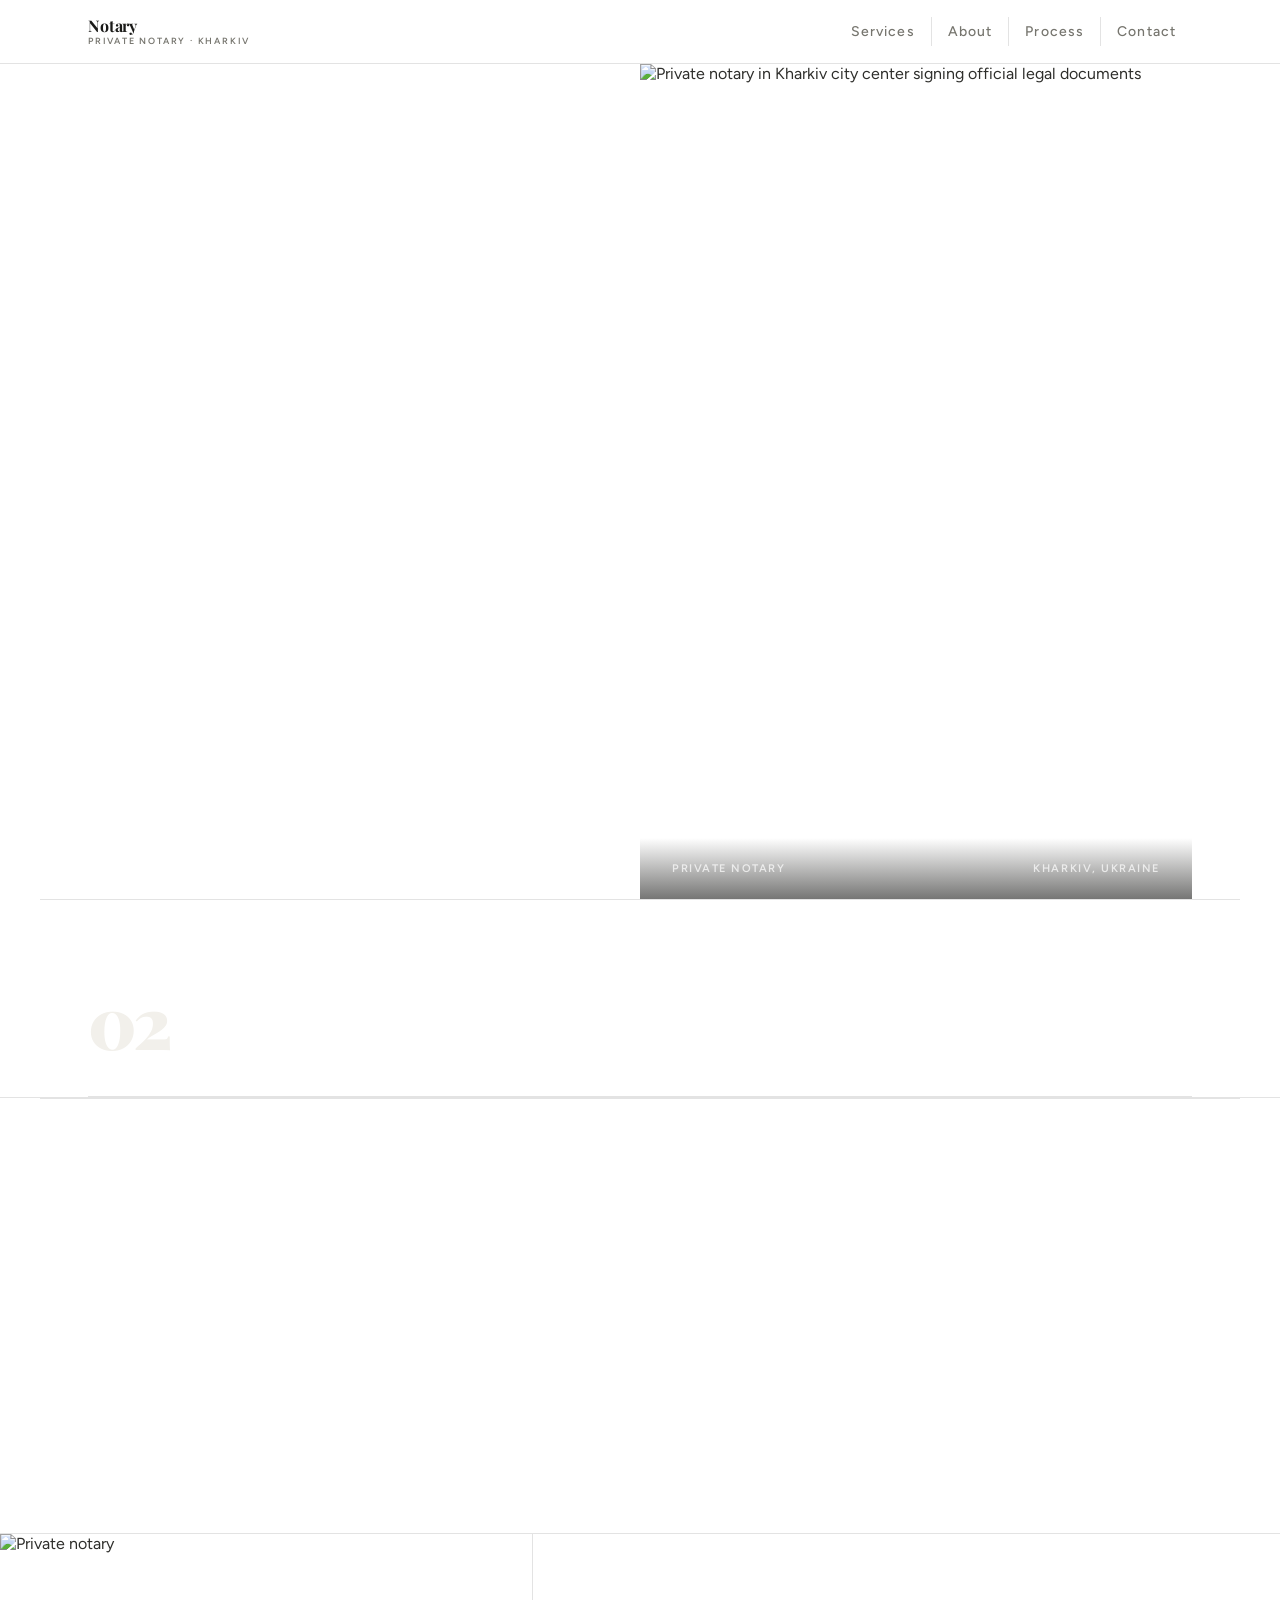
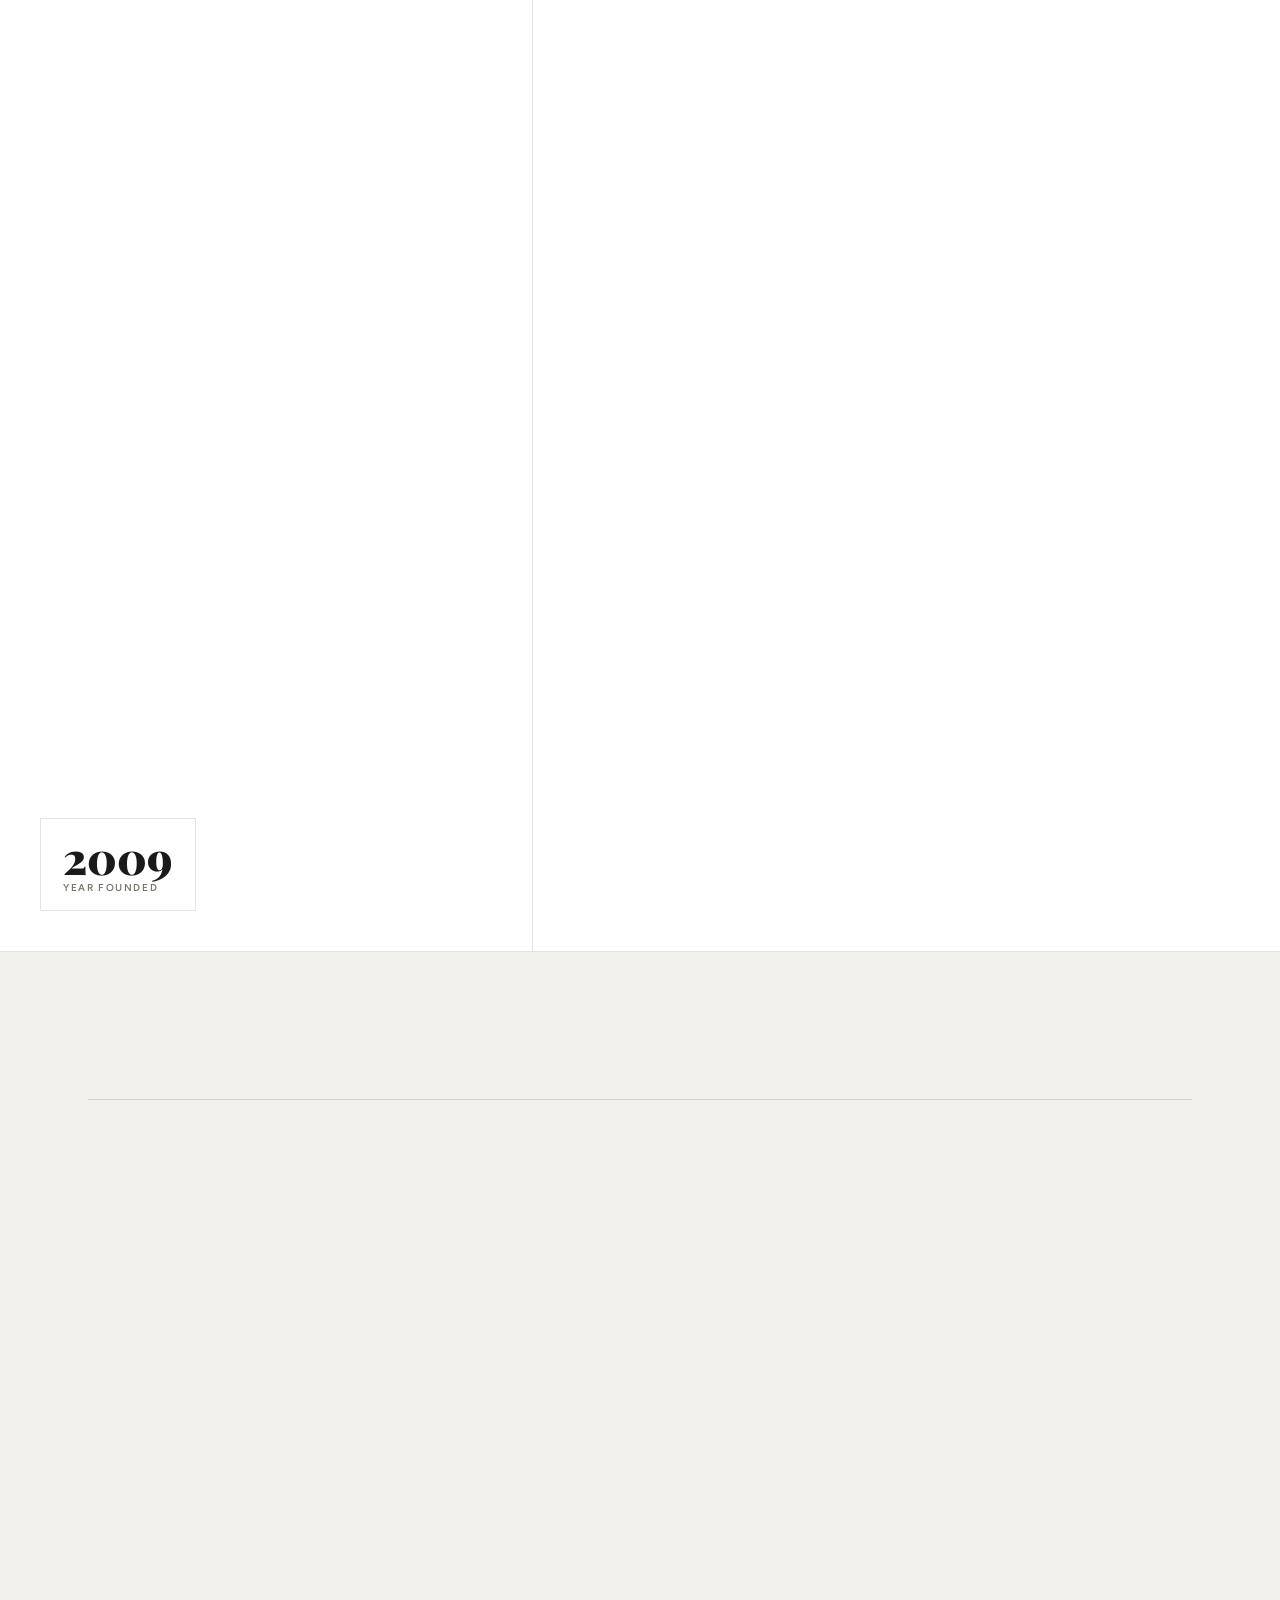
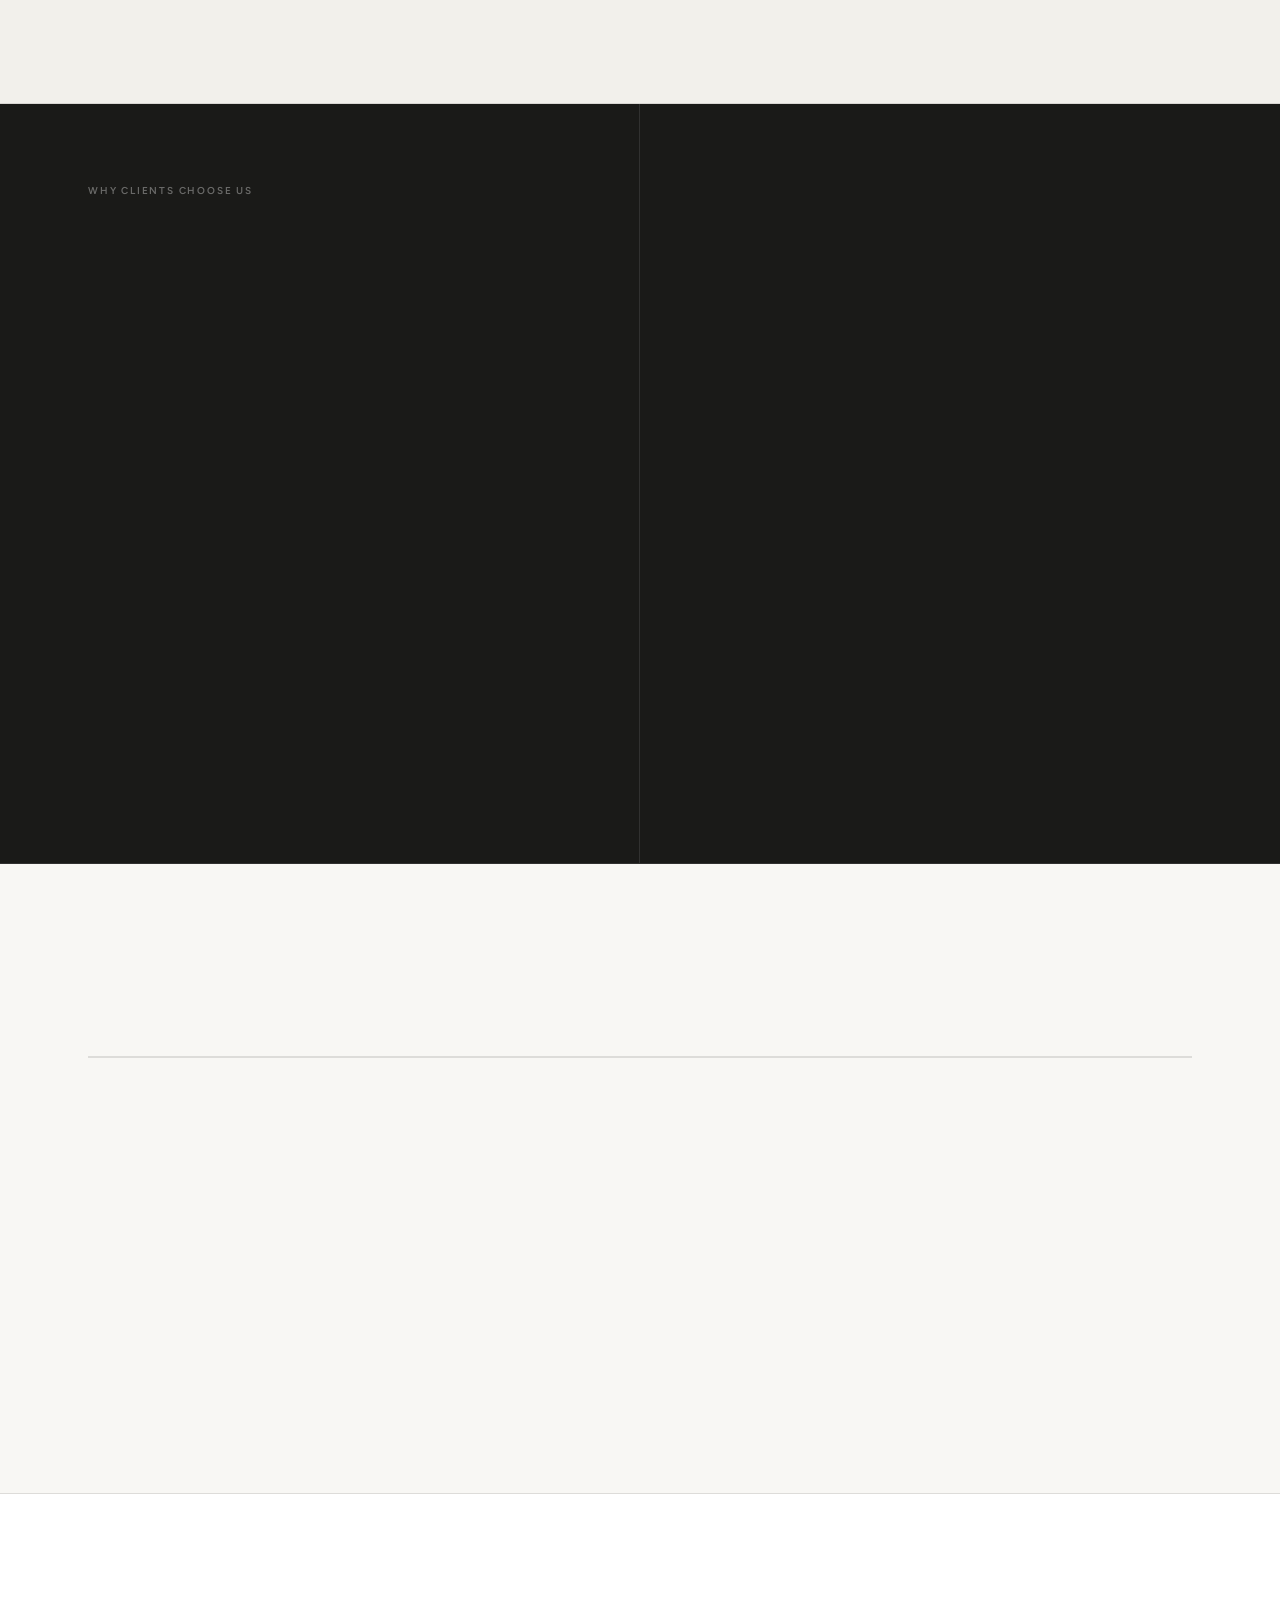
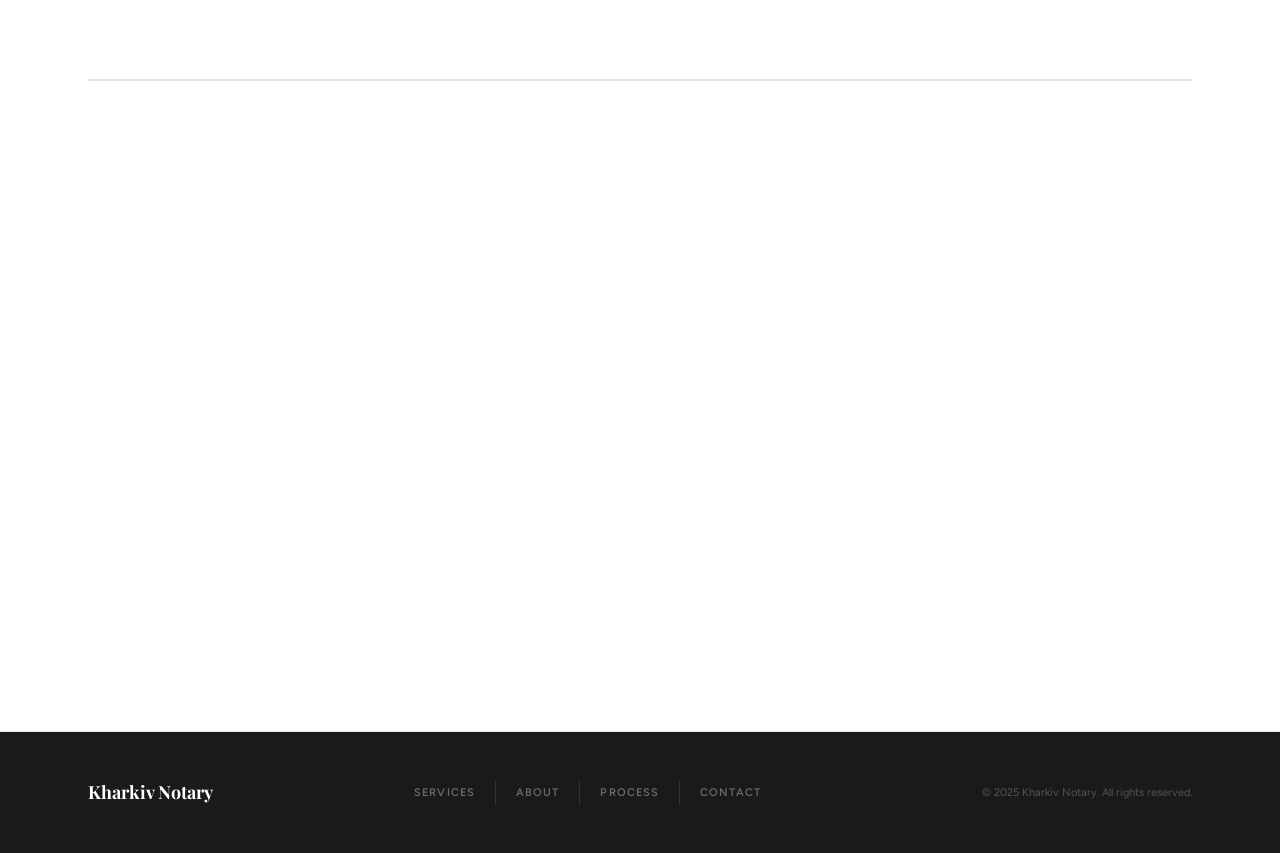
==== index-en.html @ ff218a10 "test" ====
<!doctype html>
<html lang="en">
  <head>
    <meta charset="UTF-8" />
    <meta name="viewport" content="width=device-width,initial-scale=1.0" />
    <title>
      Notary Kharkiv City Centre — Rymarska St. 19 | 30+ Years Experience
    </title>
    <meta
      name="description"
      content="Private notary in central Kharkiv (Rymarska St. 19). 30+ years of experience. Real estate, powers of attorney, inheritance, contracts. Fast and fully compliant."
    />

    <!-- favicon -->
    <link rel="icon" href="assets/images/favicon.ico" sizes="any" />
    <link
      rel="icon"
      type="image/png"
      sizes="32x32"
      href="assets/images/favicon-32x32.png"
    />
    <link
      rel="icon"
      type="image/png"
      sizes="16x16"
      href="assets/images/favicon-16x16.png"
    />
    <link rel="alternate" hreflang="uk" href="index.html" />
    <link rel="alternate" hreflang="en" href="index-en.html" />
    <link rel="preconnect" href="https://fonts.googleapis.com" />
    <link rel="preconnect" href="https://fonts.gstatic.com" crossorigin />
    <link
      href="https://fonts.googleapis.com/css2?family=Playfair+Display:wght@400;700;900&family=Figtree:wght@300;400;500;600&display=swap"
      rel="stylesheet"
    />
    <link rel="stylesheet" href="assets/css/style.css" />
  </head>
  <body>
    <!-- =====================================================
     HEADER
===================================================== -->
    <header class="site-header">
      <div class="wrap header-inner">
        <a href="index-en.html" class="logo">
          <span class="logo-name">Notary</span>
          <span class="logo-title">Private Notary · Kharkiv</span>
        </a>
        <nav class="main-nav" aria-label="Main navigation">
          <a href="#services" class="nav-item">Services</a>
          <a href="#about" class="nav-item">About</a>
          <a href="#process" class="nav-item">Process</a>
          <a href="#contact" class="nav-item">Contact</a>
        </nav>
        <div class="header-right">
          <div class="lang-toggle">
            <button class="lang-btn" data-lang="uk">UA</button>
            <button class="lang-btn on" data-lang="en">EN</button>
          </div>

          <button
            class="hamburger"
            id="hamburger"
            aria-label="Open menu"
            aria-expanded="false"
          >
            <span class="bar"></span><span class="bar"></span
            ><span class="bar"></span>
          </button>
        </div>
      </div>
    </header>

    <!-- Mobile nav -->
    <div class="mob-overlay" id="mobOverlay"></div>
    <nav class="mob-panel" id="mobPanel" aria-label="Mobile menu">
      <div class="mob-head">
        <span
          class="logo-name"
          style="
            font-family: &quot;Playfair Display&quot;, serif;
            color: var(--ink);
          "
          >Notary Kharkiv</span
        >
        <button class="mob-close" id="mobClose" aria-label="Close menu">
          <svg
            viewBox="0 0 24 24"
            fill="none"
            stroke="currentColor"
            stroke-width="1.8"
          >
            <line x1="18" y1="6" x2="6" y2="18" />
            <line x1="6" y1="6" x2="18" y2="18" />
          </svg>
        </button>
      </div>
      <div class="mob-links">
        <a href="#services" class="mob-link">Services</a>
        <a href="#about" class="mob-link">About</a>
        <a href="#process" class="mob-link">Process</a>
        <a href="#trust" class="mob-link">Why Us</a>
        <a href="#contact" class="mob-link">Contact</a>
      </div>
      <div class="mob-foot">
        <!--<div class="mob-lang">
          <button class="lang-btn" data-lang="uk">UA</button>
          <button class="lang-btn on" data-lang="en">EN</button>
        </div>-->
      </div>
    </nav>

    <main>
      <!-- =====================================================
     § 1 — HERO
===================================================== -->
      <section class="hero">
        <div class="wrap">
          <div class="hero-left" style="padding-right: 60px">
            <div>
              <div class="hero-tag" data-sr="up">
                <div class="hero-tag-line"></div>
                <span class="t-label"
                  >Notary Office · Kharkiv (City Centre)</span
                >
              </div>
              <h1 class="hero-headline" data-sr="up" data-delay="80">
                Private Notary in Kharkiv
              </h1>
              <p class="hero-sub" data-sr="up" data-delay="160">
                Private notary in central Kharkiv (Rymarska St. 19) with over 30
                years of experience. Contracts, inheritance, powers of attorney
                and all notarial documents — handled quickly, professionally and
                in full compliance with Ukrainian law.
              </p>
              <div data-sr="up" data-delay="240">
                <a href="#contact" class="btn-cta">
                  <span>Book a Consultation</span>
                  <svg
                    viewBox="0 0 24 24"
                    fill="none"
                    stroke="currentColor"
                    stroke-width="2"
                  >
                    <line x1="5" y1="12" x2="19" y2="12" />
                    <polyline points="12 5 19 12 12 19" />
                  </svg>
                </a>
              </div>
            </div>
            <div class="hero-bottom" data-sr="up" data-delay="320">
              <div class="hero-stat">
                <div class="hero-stat-num">30+</div>
                <div class="hero-stat-label">Years of Experience</div>
              </div>
              <div class="rule-v" style="height: 44px"></div>
              <div class="hero-stat">
                <div class="hero-stat-num">10,000+</div>
                <div class="hero-stat-label">Clients Served</div>
              </div>
              <div class="rule-v" style="height: 44px"></div>
              <div class="hero-stat">
                <div class="hero-stat-num">100%</div>
                <div class="hero-stat-label">Legal Compliance</div>
              </div>
            </div>
          </div>
          <div class="hero-right">
            <img
              class="hero-img"
              src="assets/images/private-notary-kharkiv-signing-documents.jpg"
              alt="Private notary in Kharkiv city center signing official legal documents"
              loading="eager"
            />
            <div class="hero-img-caption">
              <span class="hero-img-caption-text">Private Notary</span>
              <span class="hero-img-caption-text">Kharkiv, Ukraine</span>
            </div>
          </div>
        </div>
      </section>

      <!-- =====================================================
     § 2 — SERVICES
===================================================== -->
      <section class="services" id="services">
        <div class="wrap">
          <div class="services-head">
            <div class="services-num-label" aria-hidden="true">02</div>
            <div data-sr="up">
              <span class="t-label" style="display: block; margin-bottom: 8px"
                >Services</span
              >
              <h2 class="t-heading" style="font-size: clamp(24px, 3vw, 36px)">
                What We Offer
              </h2>
            </div>
            <a href="#contact" class="btn-ghost" data-sr="right">
              Book Now
              <svg
                viewBox="0 0 24 24"
                fill="none"
                stroke="currentColor"
                stroke-width="2"
              >
                <line x1="5" y1="12" x2="19" y2="12" />
                <polyline points="12 5 19 12 12 19" />
              </svg>
            </a>
          </div>
        </div>
        <div
          class="wrap"
          style="
            padding-left: 0;
            padding-right: 0;
            max-width: 100%;
            border-left: 48px solid transparent;
            border-right: 48px solid transparent;
          "
          class="services-wrap"
        >
          <!-- re-use wrap but full-width the grid -->
        </div>
        <div style="border-top: 1px solid var(--rule)">
          <div class="wrap" style="padding: 0">
            <div class="services-grid">
              <div class="service-item" data-sr="up" data-delay="0">
                <span class="svc-idx">01</span>
                <div class="svc-icon">
                  <svg
                    viewBox="0 0 24 24"
                    fill="none"
                    stroke="currentColor"
                    stroke-width="1.6"
                  >
                    <path
                      d="M14 2H6a2 2 0 0 0-2 2v16a2 2 0 0 0 2 2h12a2 2 0 0 0 2-2V8z"
                    />
                    <polyline points="14 2 14 8 20 8" />
                    <line x1="16" y1="13" x2="8" y2="13" />
                  </svg>
                </div>
                <div class="svc-name">Document Certification in Kharkiv</div>
                <p class="svc-desc">
                  Notarisation of signatures, copies, statements and
                  translations in accordance with Ukrainian legal requirements.
                </p>
              </div>
              <div class="service-item" data-sr="up" data-delay="60">
                <span class="svc-idx">02</span>
                <div class="svc-icon">
                  <svg
                    viewBox="0 0 24 24"
                    fill="none"
                    stroke="currentColor"
                    stroke-width="1.6"
                  >
                    <path d="M17 21v-2a4 4 0 0 0-4-4H5a4 4 0 0 0-4 4v2" />
                    <circle cx="9" cy="7" r="4" />
                    <path
                      d="M23 21v-2a4 4 0 0 0-3-3.87M16 3.13a4 4 0 0 1 0 7.75"
                    />
                  </svg>
                </div>
                <div class="svc-name">
                  Powers of Attorney (Ukraine & Abroad)
                </div>
                <p class="svc-desc">
                  Preparation of general and special powers of attorney for use
                  within Ukraine and internationally.
                </p>
              </div>
              <div class="service-item" data-sr="up" data-delay="120">
                <span class="svc-idx">03</span>
                <div class="svc-icon">
                  <svg
                    viewBox="0 0 24 24"
                    fill="none"
                    stroke="currentColor"
                    stroke-width="1.6"
                  >
                    <path d="M3 9l9-7 9 7v11a2 2 0 0 1-2 2H5a2 2 0 0 1-2-2z" />
                    <polyline points="9 22 9 12 15 12 15 22" />
                  </svg>
                </div>
                <div class="svc-name">Real Estate Notary in Kharkiv</div>
                <p class="svc-desc">
                  Sale, gift, and inheritance of real estate with full legal
                  due-diligence and title verification.
                </p>
              </div>
              <div class="service-item" data-sr="up" data-delay="180">
                <span class="svc-idx">04</span>
                <div class="svc-icon">
                  <svg
                    viewBox="0 0 24 24"
                    fill="none"
                    stroke="currentColor"
                    stroke-width="1.6"
                  >
                    <rect x="2" y="7" width="20" height="14" rx="0" ry="0" />
                    <path d="M16 21V5a2 2 0 0 0-2-2h-4a2 2 0 0 0-2 2v16" />
                  </svg>
                </div>
                <div class="svc-name">
                  Business Registration &amp; Amendments
                </div>
                <p class="svc-desc">
                  Registration of sole traders and LLCs, amendments to founding
                  documents, and corporate agreements.
                </p>
              </div>
              <div class="service-item" data-sr="up" data-delay="240">
                <span class="svc-idx">05</span>
                <div class="svc-icon">
                  <svg
                    viewBox="0 0 24 24"
                    fill="none"
                    stroke="currentColor"
                    stroke-width="1.6"
                  >
                    <path
                      d="M14 2H6a2 2 0 0 0-2 2v16a2 2 0 0 0 2 2h12a2 2 0 0 0 2-2V8z"
                    />
                    <polyline points="14 2 14 8 20 8" />
                    <line x1="16" y1="17" x2="8" y2="17" />
                  </svg>
                </div>
                <div class="svc-name">Contracts &amp; Notarial Agreements</div>
                <p class="svc-desc">
                  Prenuptial agreements, loans, leases, gifts and other
                  civil-law transactions.
                </p>
              </div>
              <div class="service-item" data-sr="up" data-delay="300">
                <span class="svc-idx">06</span>
                <div class="svc-icon">
                  <svg
                    viewBox="0 0 24 24"
                    fill="none"
                    stroke="currentColor"
                    stroke-width="1.6"
                  >
                    <circle cx="12" cy="12" r="10" />
                    <line x1="2" y1="12" x2="22" y2="12" />
                    <path
                      d="M12 2a15.3 15.3 0 0 1 4 10 15.3 15.3 0 0 1-4 10 15.3 15.3 0 0 1-4-10 15.3 15.3 0 0 1 4-10z"
                    />
                  </svg>
                </div>
                <div class="svc-name">
                  Apostille &amp; International Documents
                </div>
                <p class="svc-desc">
                  Preparation of documents for use abroad, apostille
                  certification and legalisation.
                </p>
              </div>
            </div>
          </div>
        </div>
      </section>

      <!-- =====================================================
     § 3 — ABOUT
===================================================== -->
      <section class="about" id="about">
        <div class="about-img-col">
          <img
            src="https://images.unsplash.com/photo-1573497019940-1c28c88b4f3e?w=900&q=85"
            alt="Private notary"
            loading="lazy"
          />
          <div class="about-sticker">
            <div class="about-sticker-yr">2009</div>
            <div class="about-sticker-txt">Year Founded</div>
          </div>
        </div>
        <div class="about-text-col">
          <span class="t-label" data-sr="up">About the Notary</span>
          <h2 class="t-heading" data-sr="up" data-delay="80">Private Notary</h2>
          <p class="t-body" data-sr="up" data-delay="160">
            Private notary of the Kharkiv Notarial District with over 30 years
            of practice. Thousands of contracts, inheritance cases and notarial
            documents of varying complexity have been completed over this time.
          </p>
          <p class="t-body" data-sr="up" data-delay="200">
            The core focus is on real estate transactions, inheritance matters,
            powers of attorney and legally complex cases that demand experience
            and meticulous attention to detail.
          </p>
          <p class="t-body" data-sr="up" data-delay="260">
            The notary office is located in the very centre of Kharkiv —
            Rymarska St. 19 — providing easy access for all clients.
          </p>
          <p class="t-body" data-sr="up" data-delay="300">
            I guarantee legality, confidentiality and an individual approach for
            every client.
          </p>
          <div class="about-creds" data-sr="up" data-delay="280">
            <div class="about-cred">
              <div class="cred-mark"></div>
              <span class="cred-text"
                >Taras Shevchenko National University of Kyiv, Master of
                Laws</span
              >
            </div>
            <div class="about-cred">
              <div class="cred-mark"></div>
              <span class="cred-text"
                >Licence of the Ministry of Justice of Ukraine, Register No.
                4721</span
              >
            </div>
            <div class="about-cred">
              <div class="cred-mark"></div>
              <span class="cred-text"
                >Member of the Notary Chamber of Ukraine</span
              >
            </div>
            <div class="about-cred">
              <div class="cred-mark"></div>
              <span class="cred-text"
                >Certified specialist in real estate and inheritance law</span
              >
            </div>
          </div>

          <!-- =====================================================
         CERTIFICATE BLOCK — inserted after .about-creds
    ===================================================== -->
          <div class="about__certificate" data-sr="up" data-delay="340">
            <div class="about__certificate-header">
              <span class="t-label">Notary Certificate</span>
            </div>
            <div class="about__certificate-body">
              <div class="about__certificate-img-wrap">
                <img
                  src="assets/images/certificate-notary.png"
                  alt="Notary certificate Kharkiv Rymarska St. 19"
                  loading="lazy"
                  onerror="
                    this.style.display = 'none';
                    this.nextElementSibling.style.display = 'flex';
                  "
                />
                <div class="about__certificate-placeholder" aria-hidden="true">
                  <svg
                    viewBox="0 0 48 48"
                    fill="none"
                    stroke="currentColor"
                    stroke-width="1.2"
                  >
                    <rect x="6" y="4" width="36" height="40" rx="1" />
                    <polyline points="14,4 14,20 24,14 34,20 34,4" />
                    <line x1="14" y1="28" x2="34" y2="28" />
                    <line x1="14" y1="34" x2="28" y2="34" />
                  </svg>
                </div>
              </div>
              <div class="about__certificate-text">
                <h3
                  class="t-heading"
                  style="font-size: 16px; margin-bottom: 10px"
                >
                  Official Notary Certificate
                </h3>
                <p class="t-body" style="font-size: 16px">
                  Practice is conducted on the basis of a certificate granting
                  the right to engage in notarial activity, issued by the
                  Ministry of Justice of Ukraine in accordance with the Law of
                  Ukraine "On Notaries". Kharkiv Notarial District Register.
                </p>
              </div>
            </div>
          </div>
          <!-- END CERTIFICATE BLOCK -->
        </div>
      </section>

      <!-- =====================================================
     § 4 — PROCESS
===================================================== -->
      <section class="process" id="process">
        <div class="wrap">
          <div class="process-head">
            <div data-sr="up">
              <span class="t-label" style="display: block; margin-bottom: 8px"
                >How It Works</span
              >
              <h2 class="t-heading">Four Steps to Your Result</h2>
            </div>
            <a href="#contact" class="btn-ghost" data-sr="right"
              >Get Started →</a
            >
          </div>
          <div class="process-steps">
            <div class="process-step" data-sr="up" data-delay="0">
              <div class="step-num">1</div>
              <div class="step-body">
                <h3 class="t-heading" style="font-size: 20px">
                  Book an Appointment
                </h3>
                <p class="t-body" style="font-size: 16px">
                  Call, write or fill in the online form — choose a time that
                  works for you.
                </p>
              </div>
              <div class="step-note">
                <p class="step-note-txt">
                  We respond within 2 hours during business hours. The initial
                  consultation can be held online or by phone.
                </p>
              </div>
            </div>
            <div class="process-step" data-sr="up" data-delay="80">
              <div class="step-num">2</div>
              <div class="step-body">
                <h3 class="t-heading" style="font-size: 20px">Consultation</h3>
                <p class="t-body" style="font-size: 16px">
                  We analyse your situation, explain the steps involved and
                  provide a list of documents required.
                </p>
              </div>
              <div class="step-note">
                <p class="step-note-txt">
                  You will receive a clear document checklist and an estimated
                  cost before any work begins.
                </p>
              </div>
            </div>
            <div class="process-step" data-sr="up" data-delay="160">
              <div class="step-num">3</div>
              <div class="step-body">
                <h3 class="t-heading" style="font-size: 20px">
                  Preparation &amp; Review
                </h3>
                <p class="t-body" style="font-size: 16px">
                  We prepare, review and verify all documents in accordance with
                  applicable legislation.
                </p>
              </div>
              <div class="step-note">
                <p class="step-note-txt">
                  Most documents are ready on the day of your visit. Urgent
                  requests are handled by prior arrangement.
                </p>
              </div>
            </div>
            <div class="process-step" data-sr="up" data-delay="240">
              <div class="step-num">4</div>
              <div class="step-body">
                <h3 class="t-heading" style="font-size: 20px">
                  Notarisation &amp; Handover
                </h3>
                <p class="t-body" style="font-size: 16px">
                  We sign, certify and deliver your documents together with any
                  necessary guidance.
                </p>
              </div>
              <div class="step-note">
                <p class="step-note-txt">
                  You receive a fully notarised document with the corresponding
                  entry in the official register.
                </p>
              </div>
            </div>
          </div>
        </div>
      </section>

      <!-- =====================================================
     § 5 — TRUST
===================================================== -->
      <section class="trust" id="trust">
        <div class="wrap">
          <div class="trust-inner">
            <div class="trust-left">
              <div>
                <span
                  class="t-label"
                  style="
                    color: rgba(255, 255, 255, 0.35);
                    display: block;
                    margin-bottom: 14px;
                  "
                  >Why Clients Choose Us</span
                >
                <h2
                  class="t-heading"
                  style="color: var(--white); font-size: clamp(26px, 3vw, 40px)"
                  data-sr="up"
                >
                  Why They Choose Us.
                </h2>
              </div>
              <div class="trust-reasons" data-sr="up" data-delay="120">
                <div class="trust-reason">
                  <span class="trust-reason-num">01</span>
                  <div>
                    <span class="trust-reason-title"
                      >30+ Years of Experience</span
                    >
                    <span class="trust-reason-txt"
                      >One of the most extensive practical track records among
                      notaries in Kharkiv.</span
                    >
                  </div>
                </div>
                <div class="trust-reason">
                  <span class="trust-reason-num">02</span>
                  <div>
                    <span class="trust-reason-title">Kharkiv City Centre</span>
                    <span class="trust-reason-txt"
                      >Conveniently located at Rymarska St. 19, close to all key
                      landmarks in the city.</span
                    >
                  </div>
                </div>
                <div class="trust-reason">
                  <span class="trust-reason-num">03</span>
                  <div>
                    <span class="trust-reason-title">Same-Day Service</span>
                    <span class="trust-reason-txt"
                      >Most notarial acts are completed on the day you
                      apply.</span
                    >
                  </div>
                </div>
                <div class="trust-reason">
                  <span class="trust-reason-num">04</span>
                  <div>
                    <span class="trust-reason-title">Full Confidentiality</span>
                    <span class="trust-reason-txt"
                      >Guaranteed observance of notarial secrecy and personal
                      data protection.</span
                    >
                  </div>
                </div>
              </div>
            </div>
            <div class="trust-right" data-sr="right">
              <div class="trust-stat-row">
                <div class="trust-stat-big">30+</div>
                <div class="trust-stat-desc">
                  Years in notarial practice in the Kharkiv district
                </div>
              </div>
              <div class="trust-stat-row">
                <div class="trust-stat-big">10K+</div>
                <div class="trust-stat-desc">
                  Clients helped to resolve their legal matters
                </div>
              </div>
              <div class="trust-stat-row">
                <div class="trust-stat-big">6</div>
                <div class="trust-stat-desc">
                  Core notarial services available in one office
                </div>
              </div>
              <div class="trust-photo" style="margin-top: 36px">
                <img
                  src="https://images.unsplash.com/photo-1450101499163-c8848c66ca85?w=900&auto=format&fit=crop&q=60&ixlib=rb-4.1.0&ixid=M3wxMjA3fDB8MHxzZWFyY2h8Nnx8bGF3eWVyfGVufDB8fDB8fHww"
                  alt="Notarial consultation"
                  loading="lazy"
                />
              </div>
            </div>
          </div>
        </div>
      </section>

      <!-- =====================================================
     § 5.5 — REVIEWS
===================================================== -->
      <section class="reviews" id="reviews">
        <div class="wrap">
          <div class="reviews-head">
            <div data-sr="up">
              <span class="t-label" style="display: block; margin-bottom: 8px"
                >Reviews</span
              >
              <h2 class="t-heading" style="font-size: clamp(24px, 3vw, 36px)">
                Client Reviews
              </h2>
            </div>
            <a href="#contact" class="btn-ghost" data-sr="right">
              Book Now
              <svg
                viewBox="0 0 24 24"
                fill="none"
                stroke="currentColor"
                stroke-width="2"
              >
                <line x1="5" y1="12" x2="19" y2="12" />
                <polyline points="12 5 19 12 12 19" />
              </svg>
            </a>
          </div>

          <div class="reviews-grid">
            <article class="review" data-sr="up" data-delay="0">
              <div class="review__stars" aria-label="Rating 5 out of 5">
                <svg viewBox="0 0 16 16" fill="currentColor">
                  <path
                    d="M8 .5l1.854 3.756 4.146.603-3 2.924.708 4.127L8 9.693l-3.708 1.217L5 6.783 2 3.859l4.146-.603z"
                  />
                </svg>
                <svg viewBox="0 0 16 16" fill="currentColor">
                  <path
                    d="M8 .5l1.854 3.756 4.146.603-3 2.924.708 4.127L8 9.693l-3.708 1.217L5 6.783 2 3.859l4.146-.603z"
                  />
                </svg>
                <svg viewBox="0 0 16 16" fill="currentColor">
                  <path
                    d="M8 .5l1.854 3.756 4.146.603-3 2.924.708 4.127L8 9.693l-3.708 1.217L5 6.783 2 3.859l4.146-.603z"
                  />
                </svg>
                <svg viewBox="0 0 16 16" fill="currentColor">
                  <path
                    d="M8 .5l1.854 3.756 4.146.603-3 2.924.708 4.127L8 9.693l-3.708 1.217L5 6.783 2 3.859l4.146-.603z"
                  />
                </svg>
                <svg viewBox="0 0 16 16" fill="currentColor">
                  <path
                    d="M8 .5l1.854 3.756 4.146.603-3 2.924.708 4.127L8 9.693l-3.708 1.217L5 6.783 2 3.859l4.146-.603z"
                  />
                </svg>
              </div>
              <blockquote class="review__text">
                <p>
                  I came to handle an inheritance case after my father's
                  passing. I'm very grateful for the patience and clear
                  explanations at every step. All documents were ready the very
                  next day. The office is right in the centre of Kharkiv —
                  incredibly easy to reach from the metro.
                </p>
              </blockquote>
              <footer class="review__footer">
                <div class="review__author-avatar" aria-hidden="true">I</div>
                <div class="review__author-info">
                  <span class="review__author">Iryna Kovalenko</span>
                  <span class="review__meta">Kharkiv · Inheritance</span>
                </div>
              </footer>
            </article>

            <article class="review" data-sr="up" data-delay="80">
              <div class="review__stars" aria-label="Rating 5 out of 5">
                <svg viewBox="0 0 16 16" fill="currentColor">
                  <path
                    d="M8 .5l1.854 3.756 4.146.603-3 2.924.708 4.127L8 9.693l-3.708 1.217L5 6.783 2 3.859l4.146-.603z"
                  />
                </svg>
                <svg viewBox="0 0 16 16" fill="currentColor">
                  <path
                    d="M8 .5l1.854 3.756 4.146.603-3 2.924.708 4.127L8 9.693l-3.708 1.217L5 6.783 2 3.859l4.146-.603z"
                  />
                </svg>
                <svg viewBox="0 0 16 16" fill="currentColor">
                  <path
                    d="M8 .5l1.854 3.756 4.146.603-3 2.924.708 4.127L8 9.693l-3.708 1.217L5 6.783 2 3.859l4.146-.603z"
                  />
                </svg>
                <svg viewBox="0 0 16 16" fill="currentColor">
                  <path
                    d="M8 .5l1.854 3.756 4.146.603-3 2.924.708 4.127L8 9.693l-3.708 1.217L5 6.783 2 3.859l4.146-.603z"
                  />
                </svg>
                <svg viewBox="0 0 16 16" fill="currentColor">
                  <path
                    d="M8 .5l1.854 3.756 4.146.603-3 2.924.708 4.127L8 9.693l-3.708 1.217L5 6.783 2 3.859l4.146-.603z"
                  />
                </svg>
              </div>
              <blockquote class="review__text">
                <p>
                  I used a notary in Kharkiv for purchasing an apartment in the
                  city centre — exactly what you need for a serious transaction.
                  The experience shows immediately. Every document was checked
                  for legal clarity and the deal went through without a single
                  issue. Highly recommended.
                </p>
              </blockquote>
              <footer class="review__footer">
                <div class="review__author-avatar" aria-hidden="true">O</div>
                <div class="review__author-info">
                  <span class="review__author">Oleksandr Bondarenko</span>
                  <span class="review__meta">Kharkiv · Real Estate</span>
                </div>
              </footer>
            </article>

            <article class="review" data-sr="up" data-delay="160">
              <div class="review__stars" aria-label="Rating 5 out of 5">
                <svg viewBox="0 0 16 16" fill="currentColor">
                  <path
                    d="M8 .5l1.854 3.756 4.146.603-3 2.924.708 4.127L8 9.693l-3.708 1.217L5 6.783 2 3.859l4.146-.603z"
                  />
                </svg>
                <svg viewBox="0 0 16 16" fill="currentColor">
                  <path
                    d="M8 .5l1.854 3.756 4.146.603-3 2.924.708 4.127L8 9.693l-3.708 1.217L5 6.783 2 3.859l4.146-.603z"
                  />
                </svg>
                <svg viewBox="0 0 16 16" fill="currentColor">
                  <path
                    d="M8 .5l1.854 3.756 4.146.603-3 2.924.708 4.127L8 9.693l-3.708 1.217L5 6.783 2 3.859l4.146-.603z"
                  />
                </svg>
                <svg viewBox="0 0 16 16" fill="currentColor">
                  <path
                    d="M8 .5l1.854 3.756 4.146.603-3 2.924.708 4.127L8 9.693l-3.708 1.217L5 6.783 2 3.859l4.146-.603z"
                  />
                </svg>
                <svg viewBox="0 0 16 16" fill="currentColor">
                  <path
                    d="M8 .5l1.854 3.756 4.146.603-3 2.924.708 4.127L8 9.693l-3.708 1.217L5 6.783 2 3.859l4.146-.603z"
                  />
                </svg>
              </div>
              <blockquote class="review__text">
                <p>
                  I needed an urgent power of attorney for my child to travel
                  abroad. I booked in the evening and everything was ready the
                  next morning. The private notary in central Kharkiv is
                  brilliantly located on Rymarska St. — right next to the metro.
                  Courteous and attentive service throughout.
                </p>
              </blockquote>
              <footer class="review__footer">
                <div class="review__author-avatar" aria-hidden="true">M</div>
                <div class="review__author-info">
                  <span class="review__author">Maryna Tkachenko</span>
                  <span class="review__meta">Kharkiv · Power of Attorney</span>
                </div>
              </footer>
            </article>

            <article class="review" data-sr="up" data-delay="240">
              <div class="review__stars" aria-label="Rating 5 out of 5">
                <svg viewBox="0 0 16 16" fill="currentColor">
                  <path
                    d="M8 .5l1.854 3.756 4.146.603-3 2.924.708 4.127L8 9.693l-3.708 1.217L5 6.783 2 3.859l4.146-.603z"
                  />
                </svg>
                <svg viewBox="0 0 16 16" fill="currentColor">
                  <path
                    d="M8 .5l1.854 3.756 4.146.603-3 2.924.708 4.127L8 9.693l-3.708 1.217L5 6.783 2 3.859l4.146-.603z"
                  />
                </svg>
                <svg viewBox="0 0 16 16" fill="currentColor">
                  <path
                    d="M8 .5l1.854 3.756 4.146.603-3 2.924.708 4.127L8 9.693l-3.708 1.217L5 6.783 2 3.859l4.146-.603z"
                  />
                </svg>
                <svg viewBox="0 0 16 16" fill="currentColor">
                  <path
                    d="M8 .5l1.854 3.756 4.146.603-3 2.924.708 4.127L8 9.693l-3.708 1.217L5 6.783 2 3.859l4.146-.603z"
                  />
                </svg>
                <svg viewBox="0 0 16 16" fill="currentColor">
                  <path
                    d="M8 .5l1.854 3.756 4.146.603-3 2.924.708 4.127L8 9.693l-3.708 1.217L5 6.783 2 3.859l4.146-.603z"
                  />
                </svg>
              </div>
              <blockquote class="review__text">
                <p>
                  I was registering an LLC — the notary prepared all the
                  founding documents quickly and correctly. No errors, no repeat
                  visits. Years of corporate expertise are evident. I will
                  definitely be back for any future changes to the company.
                </p>
              </blockquote>
              <footer class="review__footer">
                <div class="review__author-avatar" aria-hidden="true">V</div>
                <div class="review__author-info">
                  <span class="review__author">Vasyl Petrenko</span>
                  <span class="review__meta"
                    >Kharkiv · Business Registration</span
                  >
                </div>
              </footer>
            </article>
          </div>
        </div>
      </section>

      <!-- =====================================================
     § 6 — CONTACT / FIND US
     (merged: CTA + Address + Get in Touch + Opening Hours; form removed)
===================================================== -->
      <section class="contact" id="contact">
        <div class="wrap">
          <!-- Head row: label + H2 + phone CTA -->
          <div class="contact-head">
            <div data-sr="up">
              <span class="t-label" style="display: block; margin-bottom: 8px"
                >Contact</span
              >
              <h2 class="t-heading" style="font-size: clamp(24px, 3vw, 36px)">
                Find Us
              </h2>
            </div>
            <a
              href="tel:+380440000000"
              class="btn-cta"
              data-sr="right"
              style="margin-bottom: 4px"
            >
              <span>+380 44 000 00 00</span>
              <svg
                viewBox="0 0 24 24"
                fill="none"
                stroke="currentColor"
                stroke-width="2"
              >
                <path
                  d="M22 16.92v3a2 2 0 0 1-2.18 2 19.79 19.79 0 0 1-8.63-3.07A19.5 19.5 0 0 1 4.69 12 19.79 19.79 0 0 1 1.61 3.38 2 2 0 0 1 3.58 1h3a2 2 0 0 1 2 1.72 12.84 12.84 0 0 0 .7 2.81 2 2 0 0 1-.45 2.11L8.09 8.91a16 16 0 0 0 6 6l1.27-1.27a2 2 0 0 1 2.11-.45 12.84 12.84 0 0 0 2.81.7A2 2 0 0 1 22 16.92z"
                />
              </svg>
            </a>
          </div>

          <!-- Info grid: 3 columns -->
          <div class="contact-grid">
            <!-- Col 1 — Address -->
            <div class="contact-col" data-sr="up" data-delay="0">
              <span class="t-label">Address</span>
              <div class="contact-val">Rymarska St. 19, Kharkiv</div>
              <p class="contact-note">
                Kharkiv city centre, "Universytet" metro station — 5 minutes on
                foot
              </p>
              <a
                href="https://maps.google.com/?q=Rymarska+St+19+Kharkiv"
                class="contact-link"
                target="_blank"
                rel="noopener"
              >
                Open on Map
                <svg
                  viewBox="0 0 24 24"
                  fill="none"
                  stroke="currentColor"
                  stroke-width="2"
                >
                  <line x1="7" y1="17" x2="17" y2="7" />
                  <polyline points="7 7 17 7 17 17" />
                </svg>
              </a>
            </div>

            <!-- Col 2 — Get in Touch -->
            <div class="contact-col" data-sr="up" data-delay="80">
              <span class="t-label">Get in Touch</span>
              <div class="contact-val">+380 44 000 00 00</div>
              <p class="contact-note">office@kharkiv-notary.ua</p>
              <a href="mailto:office@kharkiv-notary.ua" class="contact-link">
                Send an Email
                <svg
                  viewBox="0 0 24 24"
                  fill="none"
                  stroke="currentColor"
                  stroke-width="2"
                >
                  <line x1="7" y1="17" x2="17" y2="7" />
                  <polyline points="7 7 17 7 17 17" />
                </svg>
              </a>
            </div>

            <!-- Col 3 — Opening Hours -->
            <div class="contact-col" data-sr="up" data-delay="160">
              <span class="t-label">Opening Hours</span>
              <div class="hours-list">
                <div class="hours-row">
                  <span class="hours-day">Monday – Friday</span
                  ><span>09:00 – 18:00</span>
                </div>
                <div class="hours-row">
                  <span class="hours-day">Saturday</span
                  ><span>10:00 – 14:00</span>
                </div>
                <div class="hours-row">
                  <span class="hours-day">Sunday</span><span>Closed</span>
                </div>
              </div>
            </div>
          </div>
          <!-- /contact-grid -->
        </div>
        <!-- /wrap (info) -->

        <!-- Full-width Google Map -->
        <div class="contact-map" data-sr="up" data-delay="80">
          <iframe
            src="https://www.google.com/maps/embed?pb=!1m18!1m12!1m3!1d2573.2!2d36.2294!3d49.9953!2m3!1f0!2f0!3f0!3m2!1i1024!2i768!4f13.1!3m3!1m2!1s0x4127a09b56e7c5af%3A0x1!2z0YPQuy4g0KDQuNC80LDRgNGB0YzQutCwLCAxOSwg0KXQsNGA0LrRltCy!5e0!3m2!1sen!2sua!4v1700000000000"
            width="100%"
            height="100%"
            style="border: 0"
            allowfullscreen=""
            loading="lazy"
            referrerpolicy="no-referrer-when-downgrade"
            title="Notary Kharkiv — Rymarska St. 19"
          ></iframe>
        </div>
        <!-- /contact-map -->
      </section>
    </main>

    <!-- =====================================================
     FOOTER
===================================================== -->
    <footer class="site-footer">
      <div class="wrap footer-inner">
        <div class="footer-logo">Kharkiv Notary</div>
        <div class="footer-links">
          <a href="#services" class="footer-link">Services</a>
          <a href="#about" class="footer-link">About</a>
          <a href="#process" class="footer-link">Process</a>
          <a href="#contact" class="footer-link">Contact</a>
        </div>
        <div class="footer-copy">
          © 2025 Kharkiv Notary. All rights reserved.
        </div>
      </div>
    </footer>

    <script src="assets/js/script.js"></script>
  </body>
</html>
---- assets/css/style.css ----
/* =====================================================
   DESIGN SYSTEM — Swiss Editorial Minimalism
   Palette: Warm white · Charcoal · Ink · Stone gray
   Fonts: Playfair Display (display) · Figtree (body)
===================================================== */
:root {
  --ink: #1a1a18;
  --charcoal: #2e2e2b;
  --stone: #76756e;
  --warm-gray: #f2f0eb;
  --off-white: #f8f7f4;
  --white: #ffffff;
  --rule: rgba(26, 26, 24, 0.12);
  --rule-dark: rgba(26, 26, 24, 0.25);
  --accent: #1a1a18; /* ink-on-white CTA accent */
  --font-d: "Playfair Display", Georgia, serif;
  --font-b: "Figtree", system-ui, sans-serif;
  --ease: cubic-bezier(0.22, 1, 0.36, 1);
  --ease-in: cubic-bezier(0.55, 0, 1, 0.45);
}

*,
*::before,
*::after {
  box-sizing: border-box;
  margin: 0;
  padding: 0;
}
html {
  font-size: 16px;
  scroll-behavior: smooth;
}
body {
  font-family: var(--font-b);
  background: var(--white);
  color: var(--charcoal);
  -webkit-font-smoothing: antialiased;
  overflow-x: hidden;
}
img {
  display: block;
  max-width: 100%;
  height: auto;
}
a {
  text-decoration: none;
  color: inherit;
}
ul {
  list-style: none;
}
button {
  font-family: var(--font-b);
  cursor: pointer;
  border: none;
  background: none;
}

/* =====================================================
   TYPOGRAPHY
===================================================== */
.t-display {
  font-family: var(--font-d);
  font-weight: 900;
  line-height: 0.92;
  letter-spacing: -0.03em;
  color: var(--ink);
}
.t-heading {
  font-family: var(--font-d);
  font-weight: 700;
  line-height: 1.1;
  letter-spacing: -0.02em;
  color: var(--ink);
}
.t-label {
  font-family: var(--font-b);
  font-size: 10px;
  font-weight: 600;
  letter-spacing: 0.18em;
  text-transform: uppercase;
  color: var(--stone);
}
.t-body {
  font-size: 15px;
  font-weight: 400;
  line-height: 1.75;
  color: var(--stone);
}

/* =====================================================
   LAYOUT
===================================================== */
.wrap {
  max-width: 1200px;
  margin: 0 auto;
  padding: 0 48px;
}
.rule-h {
  border: none;
  border-top: 1px solid var(--rule);
  margin: 0;
}
.rule-v {
  width: 1px;
  background: var(--rule);
  align-self: stretch;
}

/* =====================================================
   CTA BUTTON — outlined with animated fill
===================================================== */
.btn-cta {
  display: inline-flex;
  align-items: center;
  gap: 10px;
  font-family: var(--font-b);
  font-size: 16px;
  font-weight: 600;
  letter-spacing: 0.08em;
  color: var(--ink);
  border: 1px solid var(--ink);
  padding: 14px;
  position: relative;
  overflow: hidden;
  transition: color 0.35s var(--ease);
  white-space: nowrap;
}
.btn-cta::before {
  content: "";
  position: absolute;
  inset: 0;
  background: var(--ink);
  transform: translateY(100%);
  transition: transform 0.35s var(--ease);
  z-index: 0;
}
.btn-cta:hover {
  color: var(--white);
}
.btn-cta:hover::before {
  transform: translateY(0);
}
.btn-cta span {
  position: relative;
  z-index: 1;
}
.btn-cta svg {
  position: relative;
  z-index: 1;
  width: 14px;
  height: 14px;
  flex-shrink: 0;
  transition: transform 0.25s var(--ease);
}
.btn-cta:hover svg {
  transform: translateX(4px);
}

.btn-ghost {
  display: inline-flex;
  align-items: center;
  gap: 8px;
  font-size: 13px;
  font-weight: 600;
  letter-spacing: 0.12em;
  text-transform: uppercase;
  color: var(--stone);
  padding: 10px 0;
  border-bottom: 1px solid var(--rule-dark);
  transition:
    color 0.25s,
    border-color 0.25s,
    gap 0.25s;
}
.btn-ghost:hover {
  color: var(--ink);
  border-color: var(--ink);
  gap: 14px;
}
.btn-ghost svg {
  width: 14px;
  height: 14px;
  flex-shrink: 0;
}

/* =====================================================
   SCROLL REVEAL
===================================================== */
[data-sr] {
  opacity: 0;
  transition:
    opacity 0.8s var(--ease),
    transform 0.8s var(--ease);
}
[data-sr="up"] {
  transform: translateY(40px);
}
[data-sr="left"] {
  transform: translateX(-40px);
}
[data-sr="right"] {
  transform: translateX(40px);
}
[data-sr="scale"] {
  transform: scale(0.96);
}
[data-sr].in {
  opacity: 1;
  transform: none;
}

/* =====================================================
   HEADER
===================================================== */
.site-header {
  position: sticky;
  top: 0;
  z-index: 900;
  background: var(--white);
  border-bottom: 1px solid var(--rule);
  height: 64px;
}
.header-inner {
  height: 100%;
  display: flex;
  align-items: center;
  justify-content: space-between;
  gap: 24px;
}
.logo {
  display: flex;
  flex-direction: column;
  gap: 1px;
}
.logo-name {
  font-family: var(--font-d);
  font-size: 16px;
  font-weight: 700;
  color: var(--ink);
  line-height: 1;
  letter-spacing: -0.01em;
}
.logo-title {
  font-size: 9px;
  font-weight: 600;
  letter-spacing: 0.2em;
  text-transform: uppercase;
  color: var(--stone);
}
.main-nav {
  display: flex;
  align-items: center;
  gap: 0;
}
.nav-item {
  font-size: 14px;
  font-weight: 500;
  letter-spacing: 0.08em;
  color: var(--stone);
  padding: 6px 16px;
  border-left: 1px solid var(--rule);
  transition: color 0.2s;
  white-space: nowrap;
}
.nav-item:first-child {
  border-left: none;
}
.nav-item:hover,
.nav-item.active {
  color: var(--ink);
}
.header-right {
  display: flex;
  align-items: center;
  gap: 0;
  display: none; /* hide on desktop since lang toggle is removed */
}
.lang-toggle {
  display: flex;
  align-items: center;
  border: 1px solid var(--rule-dark);
  overflow: hidden;
}
.lang-btn {
  padding: 7px 13px;
  font-size: 11px;
  font-weight: 700;
  letter-spacing: 0.1em;
  color: var(--stone);
  transition: all 0.2s;
  cursor: pointer;
  background: none;
  border: none;
}
.lang-btn:first-child {
  border-right: 1px solid var(--rule-dark);
}
.lang-btn.on,
.lang-btn:hover {
  background: var(--ink);
  color: var(--white);
}
.hamburger {
  display: none;
  flex-direction: column;
  gap: 5px;
  padding: 10px;
  cursor: pointer;
  background: none;
  border: none;
  margin-left: 12px;
}
.hamburger .bar {
  display: block;
  width: 22px;
  height: 1.5px;
  background: var(--ink);
  transition: all 0.3s var(--ease);
  transform-origin: center;
}
.hamburger.open .bar:nth-child(1) {
  transform: translateY(6.5px) rotate(45deg);
}
.hamburger.open .bar:nth-child(2) {
  opacity: 0;
  transform: scaleX(0);
}
.hamburger.open .bar:nth-child(3) {
  transform: translateY(-6.5px) rotate(-45deg);
}

/* Mobile nav */
.mob-overlay {
  display: none;
  position: fixed;
  inset: 0;
  background: rgba(26, 26, 24, 0.45);
  z-index: 910;
  opacity: 0;
  transition: opacity 0.35s;
  backdrop-filter: blur(3px);
}
.mob-overlay.show {
  opacity: 1;
}
.mob-panel {
  position: fixed;
  top: 0;
  right: 0;
  bottom: 0;
  width: min(300px, 82vw);
  background: var(--white);
  z-index: 920;
  transform: translateX(100%);
  transition: transform 0.4s var(--ease);
  display: flex;
  flex-direction: column;
  border-left: 1px solid var(--rule);
}
.mob-panel.open {
  transform: translateX(0);
}
.mob-head {
  display: flex;
  align-items: center;
  justify-content: space-between;
  padding: 20px 24px;
  border-bottom: 1px solid var(--rule);
}
.mob-close {
  display: flex;
  align-items: center;
  justify-content: center;
  width: 32px;
  height: 32px;
  border: 1px solid var(--rule-dark);
  cursor: pointer;
  background: none;
  transition:
    background 0.2s,
    color 0.2s;
}
.mob-close svg {
  width: 16px;
  height: 16px;
  color: var(--charcoal);
}
.mob-close:hover {
  background: var(--ink);
}
.mob-close:hover svg {
  color: var(--white);
}
.mob-links {
  padding: 8px 0;
  flex: 1;
  overflow-y: auto;
}
.mob-link {
  display: block;
  padding: 15px 24px;
  font-size: 14px;
  font-weight: 500;
  color: var(--charcoal);
  border-bottom: 1px solid var(--rule);
  transition:
    background 0.2s,
    color 0.2s;
}
.mob-link:hover,
.mob-link.active {
  background: var(--warm-gray);
  color: var(--ink);
}
.mob-foot {
  padding: 20px 24px;
  border-top: 1px solid var(--rule);
}
.mob-lang {
  display: flex;
  gap: 0;
  border: 1px solid var(--rule-dark);
  width: fit-content;
  overflow: hidden;
}
.mob-lang .lang-btn {
  flex: 1;
  text-align: center;
  padding: 9px 16px;
  border-right: 1px solid var(--rule-dark);
}
.mob-lang .lang-btn:last-child {
  border-right: none;
}

/* =====================================================
   SECTION 1 — HERO
   Layout: left column text / right full-bleed image
===================================================== */
.hero .wrap {
  display: grid;
  grid-template-columns: 1fr 1fr;
  min-height: calc(100vh - 64px);
  border-bottom: 1px solid var(--rule);
}
.hero-left {
  display: flex;
  flex-direction: column;
  justify-content: space-between;
  padding: 72px 60px 60px 0;
}
.hero-tag {
  display: flex;
  align-items: center;
  gap: 12px;
  margin-bottom: 40px;
}
.hero-tag-line {
  width: 32px;
  height: 1px;
  background: var(--stone);
}
.hero-headline {
  font-family: var(--font-d);
  font-size: clamp(52px, 6.5vw, 88px);
  font-weight: 900;
  line-height: 0.88;
  letter-spacing: -0.04em;
  color: var(--ink);
  margin-bottom: 36px;
}
.hero-headline em {
  font-style: normal;
  position: relative;
}
.hero-headline em::after {
  content: "";
  position: absolute;
  left: 0;
  bottom: 4px;
  width: 100%;
  height: 2px;
  background: var(--ink);
}
.hero-sub {
  font-size: 16px;
  font-weight: 300;
  line-height: 1.7;
  color: var(--stone);
  max-width: 380px;
  margin-bottom: 52px;
}
.hero-bottom {
  display: flex;
  align-items: flex-end;
  justify-content: space-between;
  gap: 24px;
  padding-top: 40px;
  border-top: 1px solid var(--rule);
}
.hero-stat {
  display: flex;
  flex-direction: column;
  gap: 4px;
}
.hero-stat-num {
  font-family: var(--font-d);
  font-size: 36px;
  font-weight: 900;
  color: var(--ink);
  line-height: 1;
}
.hero-stat-label {
  font-size: 10px;
  font-weight: 600;
  letter-spacing: 0.14em;
  text-transform: uppercase;
  color: var(--stone);
}
.hero-right {
  position: relative;
  overflow: hidden;
}
.hero-img {
  width: 100%;
  height: 100%;
  object-fit: cover;
  transition: transform 8s linear;
}
.hero-right:hover .hero-img {
  transform: scale(1.03);
}
.hero-img-caption {
  position: absolute;
  bottom: 0;
  left: 0;
  right: 0;
  padding: 24px 32px;
  background: linear-gradient(transparent, rgba(26, 26, 24, 0.6));
  display: flex;
  align-items: flex-end;
  justify-content: space-between;
}
.hero-img-caption-text {
  font-size: 11px;
  font-weight: 600;
  letter-spacing: 0.14em;
  text-transform: uppercase;
  color: rgba(255, 255, 255, 0.7);
}

/* =====================================================
   SECTION 2 — SERVICES
   Horizontal scrolling numbered list with grid lines
===================================================== */
.services {
  background: var(--white);
  border-bottom: 1px solid var(--rule);
}
.services-head {
  display: grid;
  grid-template-columns: auto 1fr auto;
  align-items: center;
  gap: 32px;
  padding: 84px 0 40px;
  border-bottom: 1px solid var(--rule);
}
.services-num-label {
  font-family: var(--font-d);
  font-size: 72px;
  font-weight: 900;
  color: var(--warm-gray);
  line-height: 1;
  letter-spacing: -0.05em;
  user-select: none;
}
.services-grid {
  display: grid;
  grid-template-columns: repeat(6, 1fr);
  border-top: 1px solid var(--rule);
}
.service-item {
  padding: 40px 28px;
  border-right: 1px solid var(--rule);
  position: relative;
  transition: background 0.3s;
}
.service-item:last-child {
  border-right: none;
}
.service-item:hover {
  background: var(--warm-gray);
}
.svc-idx {
  font-family: var(--font-d);
  font-size: 11px;
  font-weight: 700;
  color: var(--rule-dark);
  letter-spacing: 0.1em;
  margin-bottom: 20px;
  display: block;
}
.svc-icon {
  width: 36px;
  height: 36px;
  border: 1px solid var(--rule-dark);
  display: flex;
  align-items: center;
  justify-content: center;
  margin-bottom: 20px;
  transition:
    background 0.3s,
    border-color 0.3s;
}
.svc-icon svg {
  width: 18px;
  height: 18px;
  color: var(--stone);
  transition: color 0.3s;
}
.service-item:hover .svc-icon {
  background: var(--ink);
  border-color: var(--ink);
}
.service-item:hover .svc-icon svg {
  color: var(--white);
}
.svc-name {
  font-family: var(--font-d);
  font-size: 17px;
  font-weight: 700;
  color: var(--ink);
  line-height: 1.2;
  margin-bottom: 12px;
}
.svc-desc {
  font-size: 16px;
  font-weight: 400;
  line-height: 1.7;
  color: var(--stone);
}

/* =====================================================
   SECTION 3 — ABOUT
   Big editorial layout: large image left, text right
===================================================== */
.about {
  display: grid;
  grid-template-columns: 5fr 7fr;
  min-height: 600px;
  border-bottom: 1px solid var(--rule);
}
.about-img-col {
  position: relative;
  overflow: hidden;
  border-right: 1px solid var(--rule);
}
.about-img-col img {
  width: 100%;
  height: 100%;
  object-fit: cover;
  transition: transform 0.7s var(--ease);
}
.about-img-col:hover img {
  transform: scale(1.04);
}
.about-sticker {
  position: absolute;
  bottom: 40px;
  left: 40px;
  background: var(--white);
  padding: 16px 22px;
  border: 1px solid var(--rule);
}
.about-sticker-yr {
  font-family: var(--font-d);
  font-size: 44px;
  font-weight: 900;
  color: var(--ink);
  line-height: 1;
}
.about-sticker-txt {
  font-size: 10px;
  font-weight: 600;
  letter-spacing: 0.16em;
  text-transform: uppercase;
  color: var(--stone);
  margin-top: 2px;
}
.about-text-col {
  display: flex;
  flex-direction: column;
  justify-content: center;
  padding: 80px 72px;
}
.about-text-col .t-label {
  margin-bottom: 16px;
}
.about-text-col .t-heading {
  font-size: clamp(28px, 3vw, 42px);
  margin-bottom: 24px;
}
.about-text-col .t-body {
  margin-bottom: 16px;
}
.about-text-col .t-body + .t-body {
  margin-top: -4px;
}
.about-creds {
  margin-top: 36px;
  display: flex;
  flex-direction: column;
  gap: 0;
  border-top: 1px solid var(--rule);
}
.about-cred {
  display: flex;
  align-items: center;
  gap: 16px;
  padding: 14px 0;
  border-bottom: 1px solid var(--rule);
}
.cred-mark {
  width: 6px;
  height: 6px;
  background: var(--ink);
  flex-shrink: 0;
}
.cred-text {
  font-size: 16px;
  font-weight: 500;
  color: var(--charcoal);
}

/* =====================================================
   ABOUT — CERTIFICATE BLOCK
===================================================== */
.about__certificate {
  margin-top: 32px;
  padding-top: 28px;
  border-top: 1px solid var(--rule);
}
.about__certificate-header {
  display: flex;
  align-items: center;
  gap: 12px;
  margin-bottom: 20px;
}
.about__certificate-body {
  display: grid;
  grid-template-columns: 120px 1fr;
  gap: 24px;
  align-items: flex-start;
}
.about__certificate-img-wrap {
  position: relative;
  aspect-ratio: 3 / 4;
  overflow: hidden;
  background: var(--warm-gray);
}
.about__certificate-img-wrap img {
  width: 100%;
  height: 100%;
  object-fit: cover;
  position: relative;
  z-index: 1;
}
.about__certificate-placeholder {
  display: flex;
  align-items: center;
  justify-content: center;
  width: 100%;
  height: 100%;
  position: absolute;
  inset: 0;
  background: var(--warm-gray);
  z-index: 0;
}
.about__certificate-placeholder svg {
  width: 40px;
  height: 40px;
  color: var(--stone);
  opacity: 0.4;
}
.about__certificate-text {
  display: flex;
  flex-direction: column;
  justify-content: center;
}

@media (max-width: 540px) {
  .about__certificate-body {
    grid-template-columns: 90px 1fr;
    gap: 16px;
  }
}

/* =====================================================
   SECTION 4 — PROCESS
   Numbered steps in alternating layout
===================================================== */
.process {
  background: var(--warm-gray);
  border-bottom: 1px solid var(--rule);
  padding-top: 84px;
}
.process-head {
  display: flex;
  align-items: flex-end;
  justify-content: space-between;
  padding: 84pxІ 0 48px;
  border-bottom: 1px solid var(--rule);
}
.process-head .t-heading {
  font-size: clamp(24px, 3vw, 38px);
}
.process-steps {
  display: flex;
  flex-direction: column;
  gap: 0;
}
.process-step {
  display: grid;
  grid-template-columns: 80px 1fr 1fr;
  gap: 0;
  border-bottom: 1px solid var(--rule);
  align-items: stretch;
}
.process-step:last-child {
  border-bottom: none;
}
.step-num {
  font-family: var(--font-d);
  font-size: clamp(52px, 5vw, 80px);
  font-weight: 900;
  color: var(--rule-dark);
  line-height: 1;
  padding: 32px 24px 32px 0;
  display: flex;
  align-items: center;
  border-right: 1px solid var(--rule);
  transition: color 0.3s;
}
.process-step:hover .step-num {
  color: var(--ink);
}
.step-body {
  padding: 32px 40px;
  border-right: 1px solid var(--rule);
  display: flex;
  flex-direction: column;
  justify-content: center;
}
.step-body .t-heading {
  font-size: 20px;
  margin-bottom: 8px;
}
.step-note {
  padding: 32px 40px;
  display: flex;
  align-items: center;
}
.step-note-txt {
  font-size: 16px;
  font-weight: 400;
  line-height: 1.7;
  color: var(--stone);
}

/* =====================================================
   SECTION 5 — TRUST
   Dark section with editorial stats
===================================================== */
.trust {
  background: var(--ink);
  border-bottom: 1px solid rgba(255, 255, 255, 0.1);
}
.trust-inner {
  display: grid;
  grid-template-columns: 1fr 1fr;
  min-height: 460px;
}
.trust-left {
  padding: 80px 72px 80px 0;
  border-right: 1px solid rgba(255, 255, 255, 0.1);
  display: flex;
  flex-direction: column;
  justify-content: space-between;
}
.trust-left .t-label {
  color: rgba(255, 255, 255, 0.35);
}
.trust-left .t-label::before {
  background: rgba(255, 255, 255, 0.25);
}
.trust-left .t-heading {
  color: var(--white);
  font-size: clamp(26px, 3vw, 40px);
}
.trust-reasons {
  display: flex;
  flex-direction: column;
  gap: 0;
  margin-top: 36px;
}
.trust-reason {
  display: flex;
  align-items: flex-start;
  gap: 16px;
  padding: 20px 0;
  border-bottom: 1px solid rgba(255, 255, 255, 0.08);
}
.trust-reason-num {
  font-family: var(--font-d);
  font-size: 16px;
  font-weight: 700;
  color: rgba(255, 255, 255, 0.25);
  min-width: 24px;
}
.trust-reason-txt {
  font-size: 14px;
  font-weight: 400;
  line-height: 1.65;
  color: rgba(255, 255, 255, 0.65);
}
.trust-reason-title {
  font-size: 14px;
  font-weight: 600;
  color: rgba(255, 255, 255, 0.9);
  display: block;
  margin-bottom: 4px;
}
.trust-right {
  padding: 80px 0 80px 72px;
  display: flex;
  flex-direction: column;
  justify-content: flex-end;
  gap: 0;
}
.trust-stat-row {
  display: flex;
  align-items: center;
  gap: 24px;
  padding: 28px 0;
  border-bottom: 1px solid rgba(255, 255, 255, 0.08);
}
.trust-stat-row:last-child {
  border-bottom: none;
}
.trust-stat-big {
  font-family: var(--font-d);
  font-size: clamp(44px, 5vw, 68px);
  font-weight: 900;
  color: var(--white);
  line-height: 1;
  min-width: 140px;
}
.trust-stat-desc {
  font-size: 16px;
  line-height: 1.6;
  color: rgba(255, 255, 255, 0.45);
}
.trust-photo {
  position: relative;
  overflow: hidden;
  height: 200px;
  margin-top: auto;
}
.trust-photo img {
  width: 100%;
  height: 100%;
  object-fit: cover;
  filter: grayscale(0.3);
}

/* =====================================================
   SECTION — REVIEWS
===================================================== */
.reviews {
  background: var(--off-white);
  border-bottom: 1px solid var(--rule);
}
.reviews-head {
  display: flex;
  align-items: flex-end;
  justify-content: space-between;
  gap: 24px;
  padding: 84px 0 48px;
  border-bottom: 1px solid var(--rule);
  flex-wrap: wrap;
}
.reviews-grid {
  display: grid;
  grid-template-columns: repeat(4, 1fr);
  border-top: 1px solid var(--rule);
}
.review {
  padding: 40px 32px;
  border-right: 1px solid var(--rule);
  display: flex;
  flex-direction: column;
  gap: 20px;
  transition: background 0.3s;
}
.review:last-child {
  border-right: none;
}
.review:hover {
  background: var(--white);
}
.review__stars {
  display: flex;
  gap: 3px;
}
.review__stars svg {
  width: 13px;
  height: 13px;
  color: var(--ink);
}
.review__text {
  flex: 1;
}
.review__text p {
  font-size: 14px;
  font-weight: 400;
  line-height: 1.75;
  color: var(--stone);
}
.review__footer {
  display: flex;
  align-items: center;
  gap: 12px;
  padding-top: 20px;
  border-top: 1px solid var(--rule);
}
.review__author-avatar {
  width: 36px;
  height: 36px;
  background: var(--ink);
  color: var(--white);
  font-family: var(--font-d);
  font-size: 15px;
  font-weight: 700;
  display: flex;
  align-items: center;
  justify-content: center;
  flex-shrink: 0;
}
.review__author-info {
  display: flex;
  flex-direction: column;
  gap: 2px;
}
.review__author {
  font-size: 16px;
  font-weight: 600;
  color: var(--ink);
}
.review__meta {
  font-size: 11px;
  font-weight: 500;
  letter-spacing: 0.1em;
  text-transform: uppercase;
  color: var(--stone);
}

/* Reviews responsive */
@media (max-width: 1080px) {
  .reviews-grid {
    grid-template-columns: repeat(2, 1fr);
  }
  .review:nth-child(2) {
    border-right: none;
  }
  .review:nth-child(n + 3) {
    border-top: 1px solid var(--rule);
  }
}
@media (max-width: 540px) {
  .reviews-grid {
    grid-template-columns: 1fr;
  }
  .review {
    border-right: none !important;
    border-top: 1px solid var(--rule);
  }
  .review:first-child {
    border-top: none;
  }
}

/* CTA form section removed — merged into .contact */

/* =====================================================
   SECTION 7 — CONTACT
===================================================== */
.contact {
  background: var(--white);
  border-bottom: 1px solid var(--rule);
}

.contact-head {
  padding: 84px 0 40px;
  border-bottom: 1px solid var(--rule);
  display: flex;
  align-items: flex-end;
  justify-content: space-between;
  gap: 24px;
  flex-wrap: wrap;
}

.contact-grid {
  display: grid;
  grid-template-columns: 1fr 1fr 1fr;
  border-top: 1px solid var(--rule);
}
.contact-col {
  padding: 56px 40px;
  border-right: 1px solid var(--rule);
}
.contact-col:last-child {
  border-right: none;
}
.contact-col .t-label {
  margin-bottom: 20px;
}
.contact-val {
  font-family: var(--font-d);
  font-size: 20px;
  font-weight: 700;
  color: var(--ink);
  line-height: 1.3;
  margin-bottom: 8px;
}
.contact-note {
  font-size: 16px;
  color: var(--stone);
  line-height: 1.6;
}
.contact-link {
  display: inline-flex;
  align-items: center;
  gap: 6px;
  font-size: 16px;
  font-weight: 600;
  color: var(--stone);
  padding-bottom: 2px;
  border-bottom: 1px solid var(--rule-dark);
  transition:
    color 0.2s,
    border-color 0.2s;
  margin-top: 12px;
}
.contact-link:hover {
  color: var(--ink);
  border-color: var(--ink);
}
.contact-link svg {
  width: 12px;
  height: 12px;
  flex-shrink: 0;
}
.hours-list {
  display: flex;
  flex-direction: column;
  gap: 0;
}
.hours-row {
  display: flex;
  justify-content: space-between;
  font-size: 16px;
  padding: 10px 0;
  border-bottom: 1px solid var(--rule);
  color: var(--stone);
}
.hours-row:last-child {
  border-bottom: none;
}
.hours-day {
  font-weight: 500;
  color: var(--charcoal);
}

/* =====================================================
   CONTACT — Google Map embed
===================================================== */
.contact-map {
  width: 100%;
  height: 400px;
  border-top: 1px solid var(--rule);
  overflow: hidden;
  display: block;
}
.contact-map iframe {
  display: block;
  width: 100%;
  height: 100%;
  border: 0;
}

@media (max-width: 800px) {
  .contact-map {
    height: 300px;
  }
}
@media (max-width: 540px) {
  .contact-map {
    height: 240px;
  }
}
/* =====================================================
   FOOTER
===================================================== */
.site-footer {
  background: var(--ink);
  padding: 48px 0;
}
.footer-inner {
  display: flex;
  align-items: center;
  justify-content: space-between;
  gap: 24px;
  flex-wrap: wrap;
}
.footer-logo {
  font-family: var(--font-d);
  font-size: 18px;
  font-weight: 700;
  color: var(--white);
}
.footer-links {
  display: flex;
  gap: 0;
}
.footer-link {
  font-size: 11px;
  font-weight: 600;
  letter-spacing: 0.1em;
  text-transform: uppercase;
  color: rgba(255, 255, 255, 0.35);
  padding: 6px 20px;
  border-right: 1px solid rgba(255, 255, 255, 0.1);
  transition: color 0.2s;
}
.footer-link:first-child {
  padding-left: 0;
}
.footer-link:last-child {
  border-right: none;
}
.footer-link:hover {
  color: rgba(255, 255, 255, 0.75);
}
.footer-copy {
  font-size: 11px;
  color: rgba(255, 255, 255, 0.25);
}

/* =====================================================
   RESPONSIVE
===================================================== */
@media (max-width: 1080px) {
  .wrap {
    padding: 0 32px;
  }
  .hero-left {
    padding: 56px 44px 52px 32px;
  }
  .services-grid {
    grid-template-columns: repeat(3, 1fr);
  }
  .service-item:nth-child(3) {
    border-right: none;
  }
  .service-item:nth-child(n + 4) {
    border-top: 1px solid var(--rule);
  }
  .about {
    grid-template-columns: 1fr 1fr;
  }
  .about-text-col {
    padding: 84px 48px;
  }
  .trust-left {
    padding: 84px 48px 84px 0;
  }
  .trust-right {
    padding: 84px 0 84px 48px;
  }
  .trust-stat-big {
    font-size: clamp(36px, 4vw, 56px);
    min-width: 110px;
  }
  .process-step {
    grid-template-columns: 60px 1fr 1fr;
  }
}
@media (max-width: 800px) {
  .main-nav {
    display: none;
  }
  .hamburger {
    display: flex;
  }

  .header-right {
    display: flex;
  }
  .hero .wrap {
    grid-template-columns: 1fr;
  }
  .hero-left {
    padding: 48px 0 !important;
    border-bottom: 1px solid var(--rule);
  }
  .hero-left > div {
    padding-bottom: 48px;
  }
  .hero-right {
    height: 50vw;
    min-height: 260px;
  }
  .services-grid {
    grid-template-columns: 1fr 1fr;
  }
  .service-item:nth-child(2) {
    border-right: none;
  }
  .service-item:nth-child(3) {
    border-right: 1px solid var(--rule);
    border-top: 1px solid var(--rule);
  }
  .service-item:nth-child(4) {
    border-right: none;
    border-top: 1px solid var(--rule);
  }
  .service-item:nth-child(5) {
    border-top: 1px solid var(--rule);
  }
  .service-item:nth-child(6) {
    border-top: 1px solid var(--rule);
    border-right: none;
  }
  .about {
    grid-template-columns: 1fr;
  }
  .about-img-col {
    height: 60vw;
    border-right: none;
    border-bottom: 1px solid var(--rule);
  }
  .about-text-col {
    padding: 48px 28px;
  }
  .process-step {
    grid-template-columns: 50px 1fr;
  }
  .step-note {
    display: none;
  }
  .trust-inner {
    grid-template-columns: 1fr;
  }
  .trust-left {
    padding: 84px 0 48px;
    border-right: none;
    border-bottom: 1px solid rgba(255, 255, 255, 0.1);
  }
  .trust-right {
    padding: 48px 0 64px;
  }
  .contact-grid {
    grid-template-columns: 1fr;
  }
  .contact-col {
    border-right: none;
    border-bottom: 1px solid var(--rule);
    padding: 40px 0;
  }
  .contact-col:last-child {
    border-bottom: none;
  }
}
@media (max-width: 540px) {
  .wrap {
    padding: 0 20px;
  }

  .hero-left {
    padding: 48px 20px !important;
  }

  .hero-headline {
    font-size: clamp(40px, 12vw, 64px);
  }
  .hero-bottom {
    flex-direction: column;
    align-items: flex-start;
    gap: 20px;
  }
  .services-grid {
    grid-template-columns: 1fr;
  }
  .service-item {
    border-right: none !important;
    border-top: 1px solid var(--rule);
  }
  .service-item:first-child {
    border-top: none;
  }
  .services-head {
    grid-template-columns: auto 1fr;
  }
  .services-head .btn-ghost {
    display: none;
  }
  .footer-inner {
    flex-direction: column;
    gap: 20px;
    align-items: flex-start;
  }
  .footer-links {
    flex-wrap: wrap;
  }
}
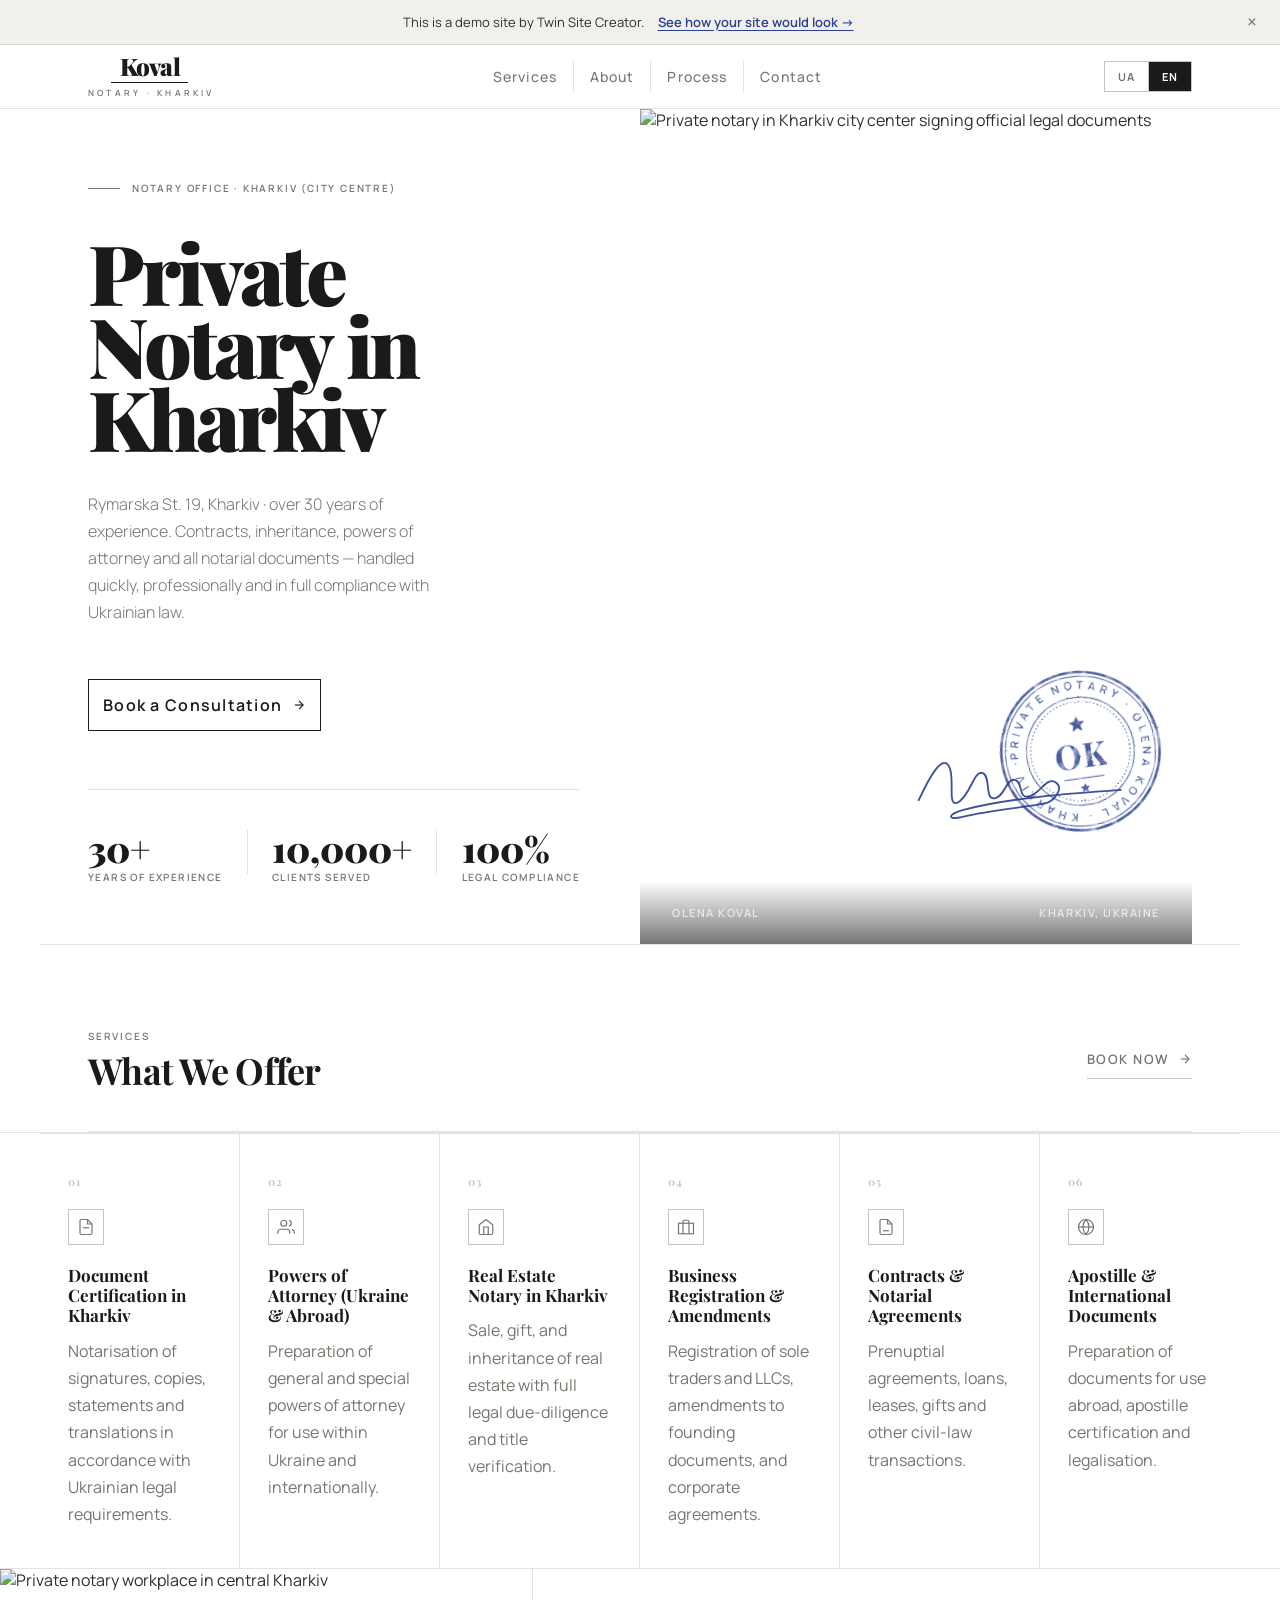
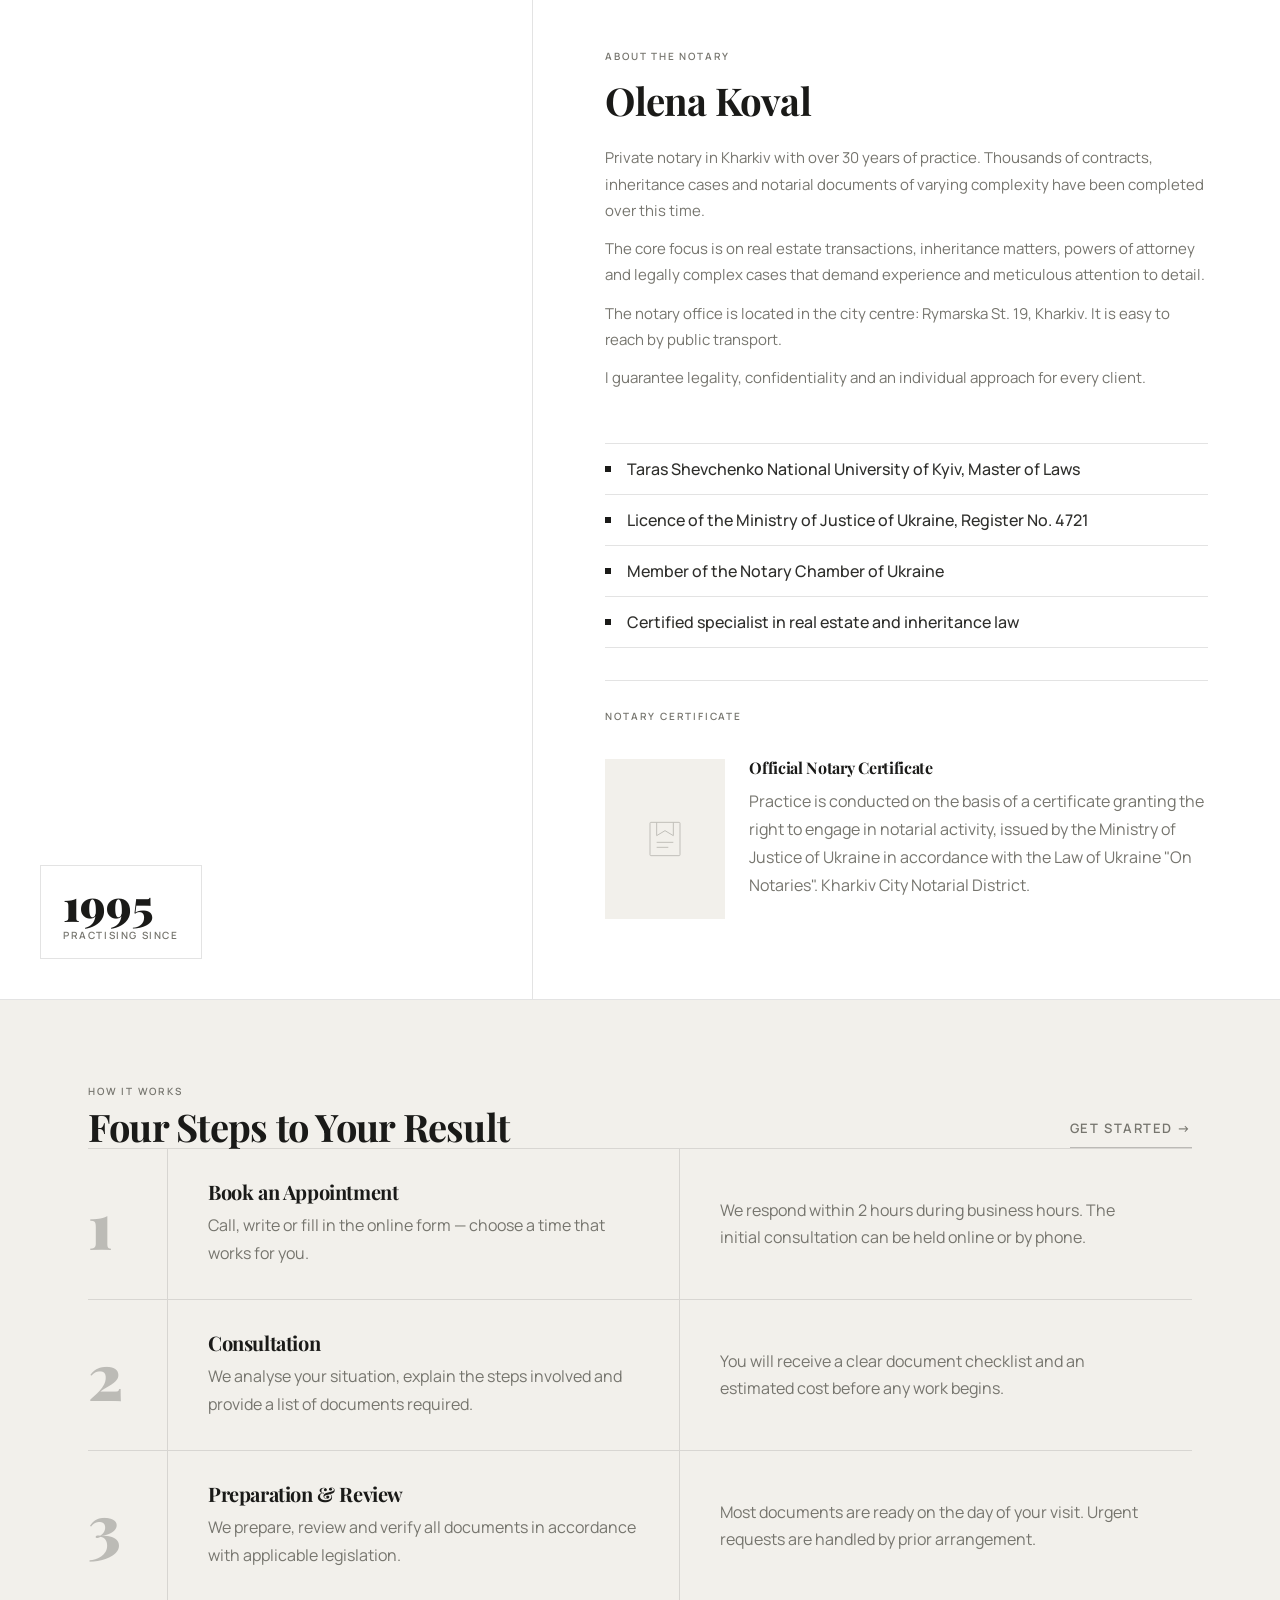
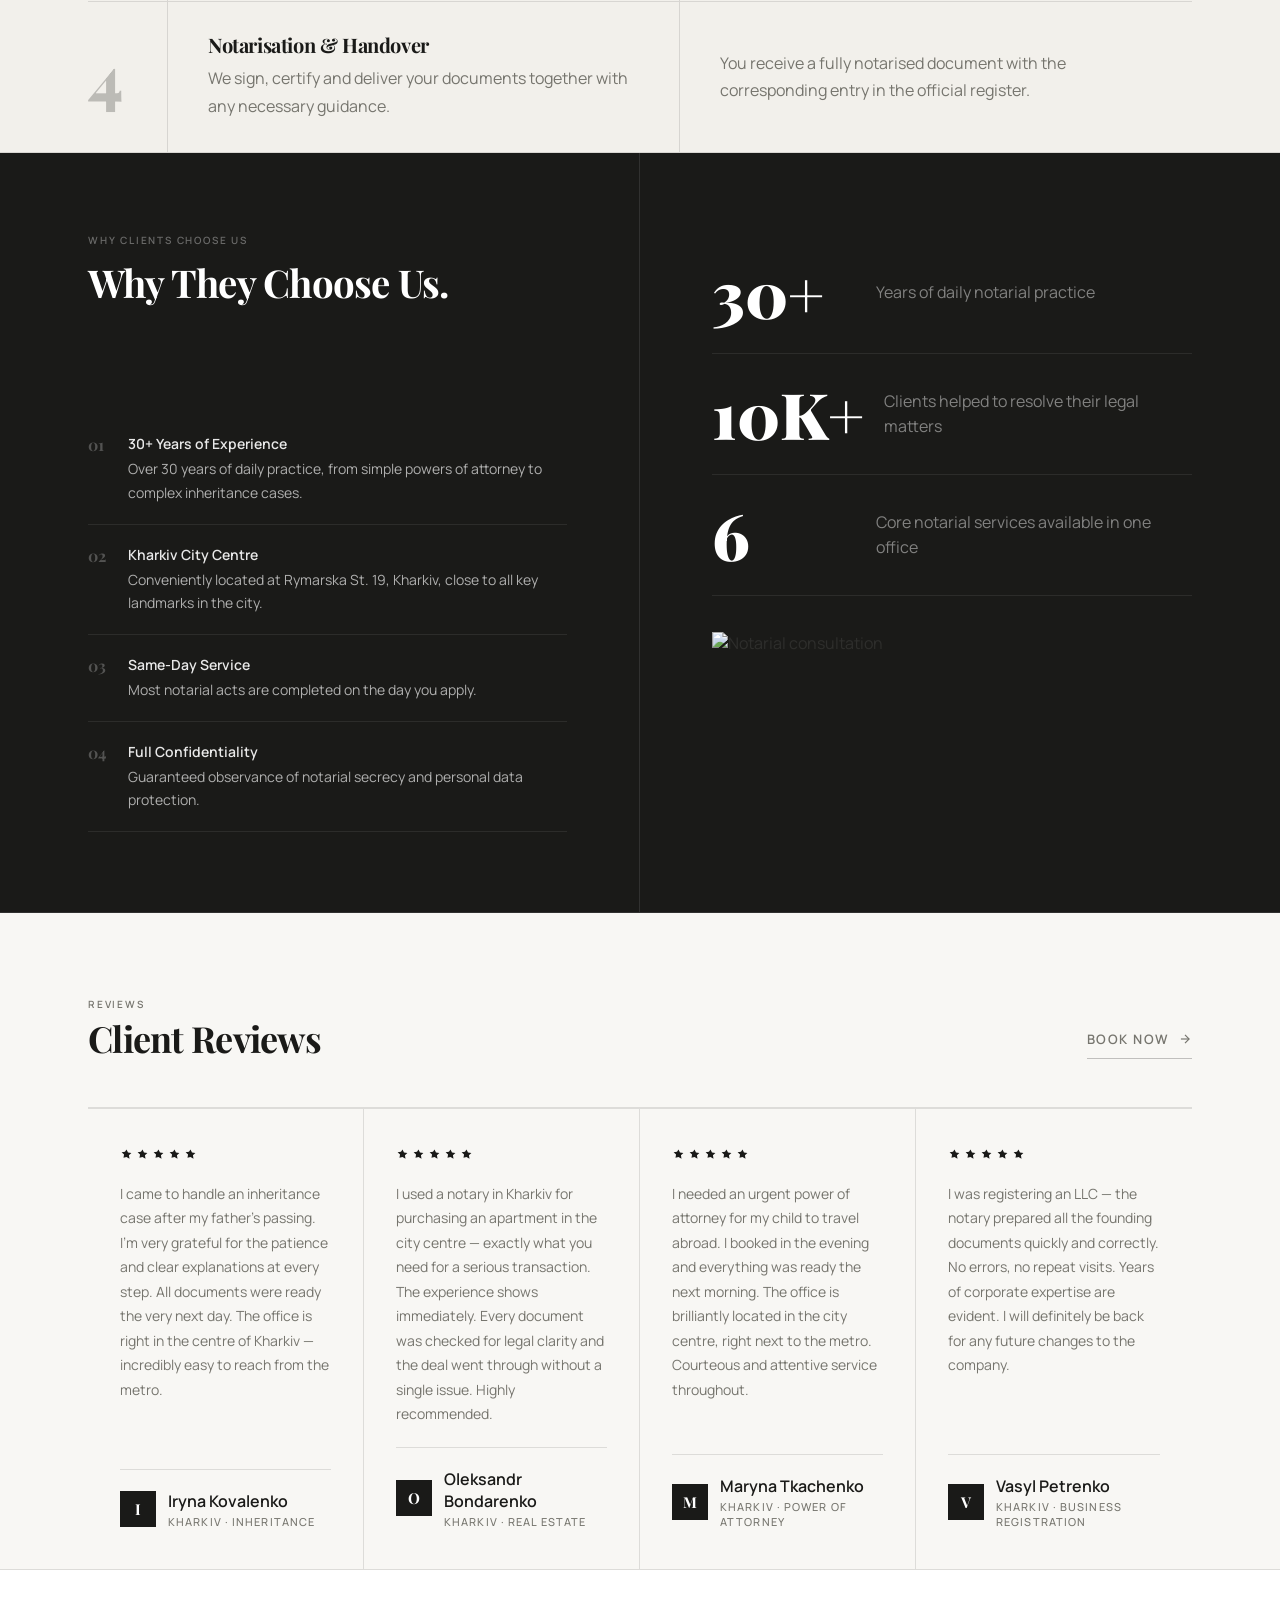
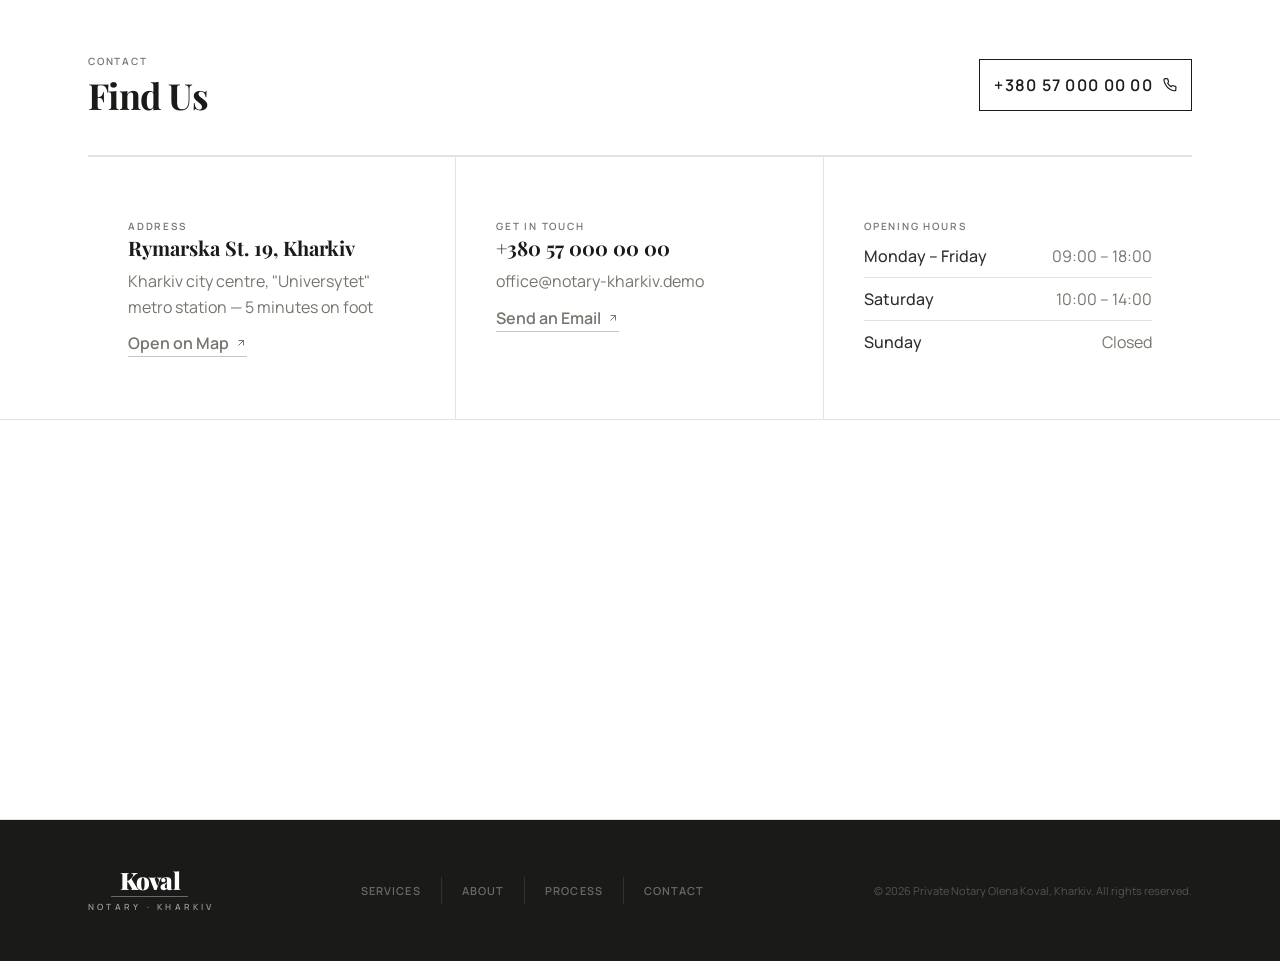
==== commit 34f025df: "next start" ====
--- a/index-en.html
+++ b/index-en.html
@@ -3,7 +3,7 @@
   <head>
     <meta charset="UTF-8" />
     <meta name="viewport" content="width=device-width,initial-scale=1.0" />
-    <title>
+    <title data-tsc="title">
       Notary Kharkiv City Centre — Rymarska St. 19 | 30+ Years Experience
     </title>
     <meta
@@ -12,28 +12,21 @@
     />
 
     <!-- favicon -->
-    <link rel="icon" href="assets/images/favicon.ico" sizes="any" />
-    <link
-      rel="icon"
-      type="image/png"
-      sizes="32x32"
-      href="assets/images/favicon-32x32.png"
-    />
-    <link
-      rel="icon"
-      type="image/png"
-      sizes="16x16"
-      href="assets/images/favicon-16x16.png"
-    />
+    <link rel="icon" href="assets/images/favicon.ico" sizes="48x48" />
+    <link rel="icon" href="assets/images/favicon.svg" type="image/svg+xml" />
+    <link rel="apple-touch-icon" href="assets/images/apple-touch-icon.png" />
+    <link rel="manifest" href="site.webmanifest" />
     <link rel="alternate" hreflang="uk" href="index.html" />
     <link rel="alternate" hreflang="en" href="index-en.html" />
     <link rel="preconnect" href="https://fonts.googleapis.com" />
     <link rel="preconnect" href="https://fonts.gstatic.com" crossorigin />
     <link
-      href="https://fonts.googleapis.com/css2?family=Playfair+Display:wght@400;700;900&family=Figtree:wght@300;400;500;600&display=swap"
+      href="https://fonts.googleapis.com/css2?family=Playfair+Display:wght@400;700;900&family=Manrope:wght@300;400;500;600;700&display=swap"
       rel="stylesheet"
     />
     <link rel="stylesheet" href="assets/css/style.css" />
+    <!-- Demo layer (Twin Site Creator): delete this line and the demo-layer script for a client site -->
+    <link rel="stylesheet" href="assets/css/demo-layer.css" />
   </head>
   <body>
     <!-- =====================================================
@@ -41,9 +34,10 @@
 ===================================================== -->
     <header class="site-header">
       <div class="wrap header-inner">
-        <a href="index-en.html" class="logo">
-          <span class="logo-name">Notary</span>
-          <span class="logo-title">Private Notary · Kharkiv</span>
+        <a href="index-en.html" class="logo" aria-label="Private notary Olena Koval, Kharkiv — home" data-tsc-label>
+          <span class="logo-name" data-tsc="surname">Koval</span>
+          <span class="logo-rule" aria-hidden="true"></span>
+          <span class="logo-title">Notary · <span data-tsc="city">Kharkiv</span></span>
         </a>
         <nav class="main-nav" aria-label="Main navigation">
           <a href="#services" class="nav-item">Services</a>
@@ -52,10 +46,10 @@
           <a href="#contact" class="nav-item">Contact</a>
         </nav>
         <div class="header-right">
-          <div class="lang-toggle">
-            <button class="lang-btn" data-lang="uk">UA</button>
-            <button class="lang-btn on" data-lang="en">EN</button>
-          </div>
+          <nav class="lang-toggle" aria-label="Site language">
+            <a class="lang-btn" href="index.html" hreflang="uk" lang="uk">UA</a>
+            <a class="lang-btn on" href="index-en.html" hreflang="en" lang="en" aria-current="page">EN</a>
+          </nav>
 
           <button
             class="hamburger"
@@ -74,14 +68,11 @@
     <div class="mob-overlay" id="mobOverlay"></div>
     <nav class="mob-panel" id="mobPanel" aria-label="Mobile menu">
       <div class="mob-head">
-        <span
-          class="logo-name"
-          style="
-            font-family: &quot;Playfair Display&quot;, serif;
-            color: var(--ink);
-          "
-          >Notary Kharkiv</span
-        >
+        <a href="index-en.html" class="logo" aria-label="Private notary Olena Koval, Kharkiv — home" data-tsc-label>
+          <span class="logo-name" data-tsc="surname">Koval</span>
+          <span class="logo-rule" aria-hidden="true"></span>
+          <span class="logo-title">Notary · <span data-tsc="city">Kharkiv</span></span>
+        </a>
         <button class="mob-close" id="mobClose" aria-label="Close menu">
           <svg
             viewBox="0 0 24 24"
@@ -102,10 +93,10 @@
         <a href="#contact" class="mob-link">Contact</a>
       </div>
       <div class="mob-foot">
-        <!--<div class="mob-lang">
-          <button class="lang-btn" data-lang="uk">UA</button>
-          <button class="lang-btn on" data-lang="en">EN</button>
-        </div>-->
+        <nav class="mob-lang" aria-label="Site language">
+          <a class="lang-btn" href="index.html" hreflang="uk" lang="uk">UA</a>
+          <a class="lang-btn on" href="index-en.html" hreflang="en" lang="en" aria-current="page">EN</a>
+        </nav>
       </div>
     </nav>
 
@@ -120,15 +111,15 @@
               <div class="hero-tag" data-sr="up">
                 <div class="hero-tag-line"></div>
                 <span class="t-label"
-                  >Notary Office · Kharkiv (City Centre)</span
+                  >Notary Office · <span data-tsc="city">Kharkiv</span> (City Centre)</span
                 >
               </div>
               <h1 class="hero-headline" data-sr="up" data-delay="80">
-                Private Notary in Kharkiv
+                Private Notary in <span data-tsc="city">Kharkiv</span>
               </h1>
               <p class="hero-sub" data-sr="up" data-delay="160">
-                Private notary in central Kharkiv (Rymarska St. 19) with over 30
-                years of experience. Contracts, inheritance, powers of attorney
+                <span data-tsc="address">Rymarska St. 19, Kharkiv</span> ·
+                over 30 years of experience. Contracts, inheritance, powers of attorney
                 and all notarial documents — handled quickly, professionally and
                 in full compliance with Ukrainian law.
               </p>
@@ -172,9 +163,49 @@
               loading="eager"
             />
             <div class="hero-img-caption">
-              <span class="hero-img-caption-text">Private Notary</span>
-              <span class="hero-img-caption-text">Kharkiv, Ukraine</span>
-            </div>
+              <span class="hero-img-caption-text"><span data-tsc="name">Olena Koval</span></span>
+              <span class="hero-img-caption-text"><span data-tsc="city">Kharkiv</span>, Ukraine</span>
+            </div>
+            <!-- SEAL: signature + stamp over hero photo -->
+            <svg
+              class="seal-stamp seal-stamp--play"
+              viewBox="0 0 300 200"
+              aria-hidden="true"
+              focusable="false"
+            >
+              <defs>
+                <filter id="seal-ink" x="-10%" y="-10%" width="120%" height="120%">
+                  <feTurbulence type="fractalNoise" baseFrequency="0.85" numOctaves="2" seed="7" result="grain" />
+                  <feDisplacementMap in="SourceGraphic" in2="grain" scale="2.2" xChannelSelector="R" yChannelSelector="G" result="wobble" />
+                  <feTurbulence type="fractalNoise" baseFrequency="0.09" numOctaves="2" seed="3" result="blots" />
+                  <feColorMatrix in="blots" type="matrix" values="0 0 0 0 0  0 0 0 0 0  0 0 0 0 0  0 0 0 -1.6 1.75" result="mask" />
+                  <feComposite in="wobble" in2="mask" operator="in" />
+                </filter>
+                <filter id="seal-blur" x="-30%" y="-30%" width="160%" height="160%">
+                  <feGaussianBlur stdDeviation="6" />
+                </filter>
+                <path id="seal-ring-path" d="M 200,100 m -74,0 a 74,74 0 1,1 148,0 a 74,74 0 1,1 -148,0" />
+              </defs>
+              <path
+                class="seal__sign"
+                pathLength="1"
+                d="M8,158 C22,128 36,104 44,118 C52,132 40,170 56,160 C70,150 74,122 84,126 C94,130 86,158 98,156 C110,154 112,132 122,134 C132,136 126,156 138,154 C152,152 160,128 172,138 C180,145 168,160 158,162 C140,166 92,170 60,178 C44,182 40,176 60,170 C110,156 190,150 248,146"
+              />
+              <circle class="seal__shadow" cx="200" cy="104" r="92" filter="url(#seal-blur)" />
+              <g class="seal__stamp" filter="url(#seal-ink)">
+                <circle cx="200" cy="100" r="94" class="seal__line seal__line--bold" />
+                <circle cx="200" cy="100" r="89" class="seal__line" />
+                <circle cx="200" cy="100" r="64" class="seal__line" />
+                <circle cx="200" cy="100" r="59" class="seal__line seal__line--dots" />
+                <text class="seal__ring-text">
+                  <textPath href="#seal-ring-path" textLength="462">PRIVATE NOTARY · <tspan data-seal="name" data-tsc="name">Olena Koval</tspan> · <tspan data-seal="city" data-tsc="city">Kharkiv</tspan> ·</textPath>
+                </text>
+                <path class="seal__star" d="M200,58 l2.6,6.4 6.9,.5 -5.3,4.4 1.7,6.7 -5.9,-3.7 -5.9,3.7 1.7,-6.7 -5.3,-4.4 6.9,-.5z" />
+                <text class="seal__mono" x="200" y="120" data-seal="initials">OK</text>
+                <line class="seal__line" x1="176" y1="132" x2="224" y2="132" />
+                <path class="seal__star seal__star--sm" d="M200,138 l1.6,3.9 4.2,.3 -3.2,2.7 1,4.1 -3.6,-2.2 -3.6,2.2 1,-4.1 -3.2,-2.7 4.2,-.3z" />
+              </g>
+            </svg>
           </div>
         </div>
       </section>
@@ -185,7 +216,6 @@
       <section class="services" id="services">
         <div class="wrap">
           <div class="services-head">
-            <div class="services-num-label" aria-hidden="true">02</div>
             <div data-sr="up">
               <span class="t-label" style="display: block; margin-bottom: 8px"
                 >Services</span
@@ -240,7 +270,7 @@
                     <line x1="16" y1="13" x2="8" y2="13" />
                   </svg>
                 </div>
-                <div class="svc-name">Document Certification in Kharkiv</div>
+                <div class="svc-name">Document Certification in <span data-tsc="city">Kharkiv</span></div>
                 <p class="svc-desc">
                   Notarisation of signatures, copies, statements and
                   translations in accordance with Ukrainian legal requirements.
@@ -283,7 +313,7 @@
                     <polyline points="9 22 9 12 15 12 15 22" />
                   </svg>
                 </div>
-                <div class="svc-name">Real Estate Notary in Kharkiv</div>
+                <div class="svc-name">Real Estate Notary in <span data-tsc="city">Kharkiv</span></div>
                 <p class="svc-desc">
                   Sale, gift, and inheritance of real estate with full legal
                   due-diligence and title verification.
@@ -368,20 +398,19 @@
         <div class="about-img-col">
           <img
             src="https://images.unsplash.com/photo-1573497019940-1c28c88b4f3e?w=900&q=85"
-            alt="Private notary"
+            alt="Private notary workplace in central Kharkiv"
             loading="lazy"
           />
           <div class="about-sticker">
-            <div class="about-sticker-yr">2009</div>
-            <div class="about-sticker-txt">Year Founded</div>
+            <div class="about-sticker-yr">1995</div>
+            <div class="about-sticker-txt">Practising Since</div>
           </div>
         </div>
         <div class="about-text-col">
           <span class="t-label" data-sr="up">About the Notary</span>
-          <h2 class="t-heading" data-sr="up" data-delay="80">Private Notary</h2>
+          <h2 class="t-heading" data-sr="up" data-delay="80"><span data-tsc="name">Olena Koval</span></h2>
           <p class="t-body" data-sr="up" data-delay="160">
-            Private notary of the Kharkiv Notarial District with over 30 years
-            of practice. Thousands of contracts, inheritance cases and notarial
+            Private notary in <span data-tsc="city">Kharkiv</span> with over 30 years of practice. Thousands of contracts, inheritance cases and notarial
             documents of varying complexity have been completed over this time.
           </p>
           <p class="t-body" data-sr="up" data-delay="200">
@@ -390,8 +419,9 @@
             and meticulous attention to detail.
           </p>
           <p class="t-body" data-sr="up" data-delay="260">
-            The notary office is located in the very centre of Kharkiv —
-            Rymarska St. 19 — providing easy access for all clients.
+            The notary office is located in the city centre:
+            <span data-tsc="address">Rymarska St. 19, Kharkiv</span>. It is
+            easy to reach by public transport.
           </p>
           <p class="t-body" data-sr="up" data-delay="300">
             I guarantee legality, confidentiality and an individual approach for
@@ -469,7 +499,8 @@
                   Practice is conducted on the basis of a certificate granting
                   the right to engage in notarial activity, issued by the
                   Ministry of Justice of Ukraine in accordance with the Law of
-                  Ukraine "On Notaries". Kharkiv Notarial District Register.
+                  Ukraine "On Notaries".
+                  <span data-tsc="district">Kharkiv City Notarial District.</span>
                 </p>
               </div>
             </div>
@@ -602,17 +633,18 @@
                       >30+ Years of Experience</span
                     >
                     <span class="trust-reason-txt"
-                      >One of the most extensive practical track records among
-                      notaries in Kharkiv.</span
+                      >Over 30 years of daily practice, from simple powers of
+                      attorney to complex inheritance cases.</span
                     >
                   </div>
                 </div>
                 <div class="trust-reason">
                   <span class="trust-reason-num">02</span>
                   <div>
-                    <span class="trust-reason-title">Kharkiv City Centre</span>
+                    <span class="trust-reason-title"><span data-tsc="city">Kharkiv</span> City Centre</span>
                     <span class="trust-reason-txt"
-                      >Conveniently located at Rymarska St. 19, close to all key
+                      >Conveniently located at
+                      <span data-tsc="address">Rymarska St. 19, Kharkiv</span>, close to all key
                       landmarks in the city.</span
                     >
                   </div>
@@ -643,7 +675,7 @@
               <div class="trust-stat-row">
                 <div class="trust-stat-big">30+</div>
                 <div class="trust-stat-desc">
-                  Years in notarial practice in the Kharkiv district
+                  Years of daily notarial practice
                 </div>
               </div>
               <div class="trust-stat-row">
@@ -732,7 +764,7 @@
                   I came to handle an inheritance case after my father's
                   passing. I'm very grateful for the patience and clear
                   explanations at every step. All documents were ready the very
-                  next day. The office is right in the centre of Kharkiv —
+                  next day. The office is right in the centre of <span data-tsc="city">Kharkiv</span> —
                   incredibly easy to reach from the metro.
                 </p>
               </blockquote>
@@ -740,7 +772,7 @@
                 <div class="review__author-avatar" aria-hidden="true">I</div>
                 <div class="review__author-info">
                   <span class="review__author">Iryna Kovalenko</span>
-                  <span class="review__meta">Kharkiv · Inheritance</span>
+                  <span class="review__meta"><span data-tsc="city">Kharkiv</span> · Inheritance</span>
                 </div>
               </footer>
             </article>
@@ -775,7 +807,7 @@
               </div>
               <blockquote class="review__text">
                 <p>
-                  I used a notary in Kharkiv for purchasing an apartment in the
+                  I used a notary in <span data-tsc="city">Kharkiv</span> for purchasing an apartment in the
                   city centre — exactly what you need for a serious transaction.
                   The experience shows immediately. Every document was checked
                   for legal clarity and the deal went through without a single
@@ -786,7 +818,7 @@
                 <div class="review__author-avatar" aria-hidden="true">O</div>
                 <div class="review__author-info">
                   <span class="review__author">Oleksandr Bondarenko</span>
-                  <span class="review__meta">Kharkiv · Real Estate</span>
+                  <span class="review__meta"><span data-tsc="city">Kharkiv</span> · Real Estate</span>
                 </div>
               </footer>
             </article>
@@ -823,8 +855,8 @@
                 <p>
                   I needed an urgent power of attorney for my child to travel
                   abroad. I booked in the evening and everything was ready the
-                  next morning. The private notary in central Kharkiv is
-                  brilliantly located on Rymarska St. — right next to the metro.
+                  next morning. The office is brilliantly located in the city
+                  centre, right next to the metro.
                   Courteous and attentive service throughout.
                 </p>
               </blockquote>
@@ -832,7 +864,7 @@
                 <div class="review__author-avatar" aria-hidden="true">M</div>
                 <div class="review__author-info">
                   <span class="review__author">Maryna Tkachenko</span>
-                  <span class="review__meta">Kharkiv · Power of Attorney</span>
+                  <span class="review__meta"><span data-tsc="city">Kharkiv</span> · Power of Attorney</span>
                 </div>
               </footer>
             </article>
@@ -878,7 +910,7 @@
                 <div class="review__author-info">
                   <span class="review__author">Vasyl Petrenko</span>
                   <span class="review__meta"
-                    >Kharkiv · Business Registration</span
+                    ><span data-tsc="city">Kharkiv</span> · Business Registration</span
                   >
                 </div>
               </footer>
@@ -904,12 +936,12 @@
               </h2>
             </div>
             <a
-              href="tel:+380440000000"
+              href="tel:+380570000000"
               class="btn-cta"
               data-sr="right"
               style="margin-bottom: 4px"
             >
-              <span>+380 44 000 00 00</span>
+              <span>+380 57 000 00 00</span>
               <svg
                 viewBox="0 0 24 24"
                 fill="none"
@@ -928,13 +960,14 @@
             <!-- Col 1 — Address -->
             <div class="contact-col" data-sr="up" data-delay="0">
               <span class="t-label">Address</span>
-              <div class="contact-val">Rymarska St. 19, Kharkiv</div>
-              <p class="contact-note">
+              <div class="contact-val" data-tsc="address">Rymarska St. 19, Kharkiv</div>
+              <p class="contact-note" data-tsc="local">
                 Kharkiv city centre, "Universytet" metro station — 5 minutes on
                 foot
               </p>
               <a
                 href="https://maps.google.com/?q=Rymarska+St+19+Kharkiv"
+                data-tsc="maplink"
                 class="contact-link"
                 target="_blank"
                 rel="noopener"
@@ -955,9 +988,9 @@
             <!-- Col 2 — Get in Touch -->
             <div class="contact-col" data-sr="up" data-delay="80">
               <span class="t-label">Get in Touch</span>
-              <div class="contact-val">+380 44 000 00 00</div>
-              <p class="contact-note">office@kharkiv-notary.ua</p>
-              <a href="mailto:office@kharkiv-notary.ua" class="contact-link">
+              <div class="contact-val">+380 57 000 00 00</div>
+              <p class="contact-note">office@notary-kharkiv.demo</p>
+              <a href="mailto:office@notary-kharkiv.demo" class="contact-link">
                 Send an Email
                 <svg
                   viewBox="0 0 24 24"
@@ -1004,6 +1037,7 @@
             loading="lazy"
             referrerpolicy="no-referrer-when-downgrade"
             title="Notary Kharkiv — Rymarska St. 19"
+            data-tsc="mapframe"
           ></iframe>
         </div>
         <!-- /contact-map -->
@@ -1015,7 +1049,11 @@
 ===================================================== -->
     <footer class="site-footer">
       <div class="wrap footer-inner">
-        <div class="footer-logo">Kharkiv Notary</div>
+        <a href="index-en.html" class="logo logo--light" aria-label="Private notary Olena Koval, Kharkiv — home" data-tsc-label>
+          <span class="logo-name" data-tsc="surname">Koval</span>
+          <span class="logo-rule" aria-hidden="true"></span>
+          <span class="logo-title">Notary · <span data-tsc="city">Kharkiv</span></span>
+        </a>
         <div class="footer-links">
           <a href="#services" class="footer-link">Services</a>
           <a href="#about" class="footer-link">About</a>
@@ -1023,11 +1061,12 @@
           <a href="#contact" class="footer-link">Contact</a>
         </div>
         <div class="footer-copy">
-          © 2025 Kharkiv Notary. All rights reserved.
+          © 2026 Private Notary <span data-tsc="name">Olena Koval</span>, <span data-tsc="city">Kharkiv</span>. All rights reserved.
         </div>
       </div>
     </footer>
 
     <script src="assets/js/script.js"></script>
+    <script src="assets/js/demo-layer.js" defer></script>
   </body>
 </html>
--- a/assets/css/style.css
+++ b/assets/css/style.css
@@ -1,7 +1,7 @@
 /* =====================================================
    DESIGN SYSTEM — Swiss Editorial Minimalism
    Palette: Warm white · Charcoal · Ink · Stone gray
-   Fonts: Playfair Display (display) · Figtree (body)
+   Fonts: Playfair Display (display) · Manrope (body)
 ===================================================== */
 :root {
   --ink: #1a1a18;
@@ -14,7 +14,7 @@
   --rule-dark: rgba(26, 26, 24, 0.25);
   --accent: #1a1a18; /* ink-on-white CTA accent */
   --font-d: "Playfair Display", Georgia, serif;
-  --font-b: "Figtree", system-ui, sans-serif;
+  --font-b: "Manrope", system-ui, sans-serif;
   --ease: cubic-bezier(0.22, 1, 0.36, 1);
   --ease-in: cubic-bezier(0.55, 0, 1, 0.45);
 }
@@ -228,25 +228,55 @@
   justify-content: space-between;
   gap: 24px;
 }
+/* Logo: editorial wordmark (surname / rule / "Notary · City").
+   Text, not an image, so the demo layer can swap name and city.
+   --logo-max limits the width; script.js shrinks long names to fit. */
 .logo {
-  display: flex;
+  --logo-max: 320px;
+  display: inline-flex;
   flex-direction: column;
-  gap: 1px;
+  align-items: center;
+  gap: 4px;
+  flex-shrink: 0;
 }
 .logo-name {
   font-family: var(--font-d);
-  font-size: 16px;
-  font-weight: 700;
+  font-weight: 900;
+  font-size: clamp(18px, 2vw, 24px);
+  line-height: 1;
+  letter-spacing: -0.03em;
   color: var(--ink);
-  line-height: 1;
-  letter-spacing: -0.01em;
+  white-space: nowrap;
+  max-width: var(--logo-max);
+}
+.logo-rule {
+  display: block;
+  width: 62%;
+  height: 1px;
+  background: var(--ink);
 }
 .logo-title {
-  font-size: 9px;
+  font-family: var(--font-b);
+  font-size: 8.5px;
   font-weight: 600;
-  letter-spacing: 0.2em;
+  letter-spacing: 0.38em;
+  margin-right: -0.38em; /* offsets tracking after the last letter */
   text-transform: uppercase;
   color: var(--stone);
+  white-space: nowrap;
+  max-width: var(--logo-max);
+}
+.logo--light .logo-name {
+  color: #fff;
+}
+.logo--light .logo-rule {
+  background: rgba(255, 255, 255, 0.35);
+}
+.logo--light .logo-title {
+  color: rgba(255, 255, 255, 0.55);
+}
+.mob-head .logo {
+  --logo-max: 180px;
 }
 .main-nav {
   display: flex;
@@ -274,7 +304,6 @@
   display: flex;
   align-items: center;
   gap: 0;
-  display: none; /* hide on desktop since lang toggle is removed */
 }
 .lang-toggle {
   display: flex;
@@ -560,20 +589,11 @@
 }
 .services-head {
   display: grid;
-  grid-template-columns: auto 1fr auto;
+  grid-template-columns: 1fr auto;
   align-items: center;
   gap: 32px;
   padding: 84px 0 40px;
   border-bottom: 1px solid var(--rule);
-}
-.services-num-label {
-  font-family: var(--font-d);
-  font-size: 72px;
-  font-weight: 900;
-  color: var(--warm-gray);
-  line-height: 1;
-  letter-spacing: -0.05em;
-  user-select: none;
 }
 .services-grid {
   display: grid;
@@ -1222,12 +1242,6 @@
   justify-content: space-between;
   gap: 24px;
   flex-wrap: wrap;
-}
-.footer-logo {
-  font-family: var(--font-d);
-  font-size: 18px;
-  font-weight: 700;
-  color: var(--white);
 }
 .footer-links {
   display: flex;
@@ -1300,6 +1314,10 @@
   .main-nav {
     display: none;
   }
+  /* room left for the language toggle and the burger */
+  .site-header .logo {
+    --logo-max: calc(100vw - 230px);
+  }
   .hamburger {
     display: flex;
   }
@@ -1394,6 +1412,14 @@
   .hero-headline {
     font-size: clamp(40px, 12vw, 64px);
   }
+  /* keep the hero inside the screen: the grid track may shrink,
+     and the long CTA label may wrap */
+  .hero .wrap {
+    grid-template-columns: minmax(0, 1fr);
+  }
+  .hero .btn-cta {
+    white-space: normal;
+  }
   .hero-bottom {
     flex-direction: column;
     align-items: flex-start;
@@ -1410,17 +1436,184 @@
     border-top: none;
   }
   .services-head {
-    grid-template-columns: auto 1fr;
+    grid-template-columns: 1fr;
   }
   .services-head .btn-ghost {
     display: none;
   }
+}
+
+/* Footer on tablet and mobile: everything centred in one column */
+@media (max-width: 800px) {
   .footer-inner {
     flex-direction: column;
     gap: 20px;
-    align-items: flex-start;
+    align-items: center;
+    text-align: center;
   }
   .footer-links {
     flex-wrap: wrap;
-  }
-}
+    justify-content: center;
+    row-gap: 4px;
+  }
+  .footer-link:first-child {
+    padding-left: 20px; /* symmetric padding so the row is centred */
+  }
+}
+@media (max-width: 540px) {
+  /* links may wrap here, so no dividers (they would dangle at line ends) */
+  .footer-link,
+  .footer-link:first-child {
+    padding: 6px 12px;
+    border-right: none;
+  }
+}
+
+/* =====================================================
+   SEAL — signature + notary stamp over the hero photo
+   One colour accent: seal ink blue.
+   Default styles = final state, so with no JS or with
+   reduced motion the finished seal is simply shown.
+===================================================== */
+:root {
+  --seal-ink: #2a3f8f;
+  --seal-size: 160px; /* stamp diameter */
+}
+.seal-stamp {
+  position: absolute;
+  z-index: 2;
+  right: 5%;
+  bottom: 13%;
+  /* svg is 300×200, stamp circle is ~190 units wide */
+  width: calc(var(--seal-size) * 300 / 190);
+  height: auto;
+  overflow: visible;
+  pointer-events: none;
+  mix-blend-mode: multiply;
+}
+.seal__sign {
+  fill: none;
+  stroke: var(--seal-ink);
+  stroke-width: 2.2;
+  stroke-linecap: round;
+  stroke-linejoin: round;
+  stroke-dasharray: 1;
+  stroke-dashoffset: 0;
+  opacity: 0.9;
+}
+.seal__stamp {
+  opacity: 0.85;
+  transform-box: view-box;
+  transform-origin: 200px 100px;
+  transform: rotate(-8deg);
+}
+.seal__line {
+  fill: none;
+  stroke: var(--seal-ink);
+  stroke-width: 1.2;
+}
+.seal__line--bold {
+  stroke-width: 3;
+}
+.seal__line--dots {
+  stroke-width: 1.4;
+  stroke-dasharray: 0.5 4;
+  stroke-linecap: round;
+}
+.seal__ring-text {
+  font-family: var(--font-b);
+  font-size: 13px;
+  font-weight: 600;
+  text-transform: uppercase;
+  fill: var(--seal-ink);
+}
+.seal__mono {
+  font-family: var(--font-d);
+  font-size: 40px;
+  font-weight: 700;
+  letter-spacing: 0.02em;
+  text-anchor: middle;
+  fill: var(--seal-ink);
+}
+.seal__star {
+  fill: var(--seal-ink);
+}
+.seal__shadow {
+  fill: var(--ink);
+  opacity: 0;
+  transform-box: view-box;
+  transform-origin: 200px 104px;
+}
+
+/* Animation: signature draws → 150ms pause → stamp hits → shadow bounce */
+.seal-stamp--play .seal__sign {
+  animation: seal-sign 1.2s cubic-bezier(0.45, 0.05, 0.35, 1) 0.2s backwards;
+}
+.seal-stamp--play .seal__stamp {
+  animation: seal-hit 0.55s 1.55s backwards;
+}
+.seal-stamp--play .seal__shadow {
+  animation: seal-shadow 0.5s ease-out 1.8s backwards;
+}
+@keyframes seal-sign {
+  from {
+    stroke-dashoffset: 1;
+  }
+  to {
+    stroke-dashoffset: 0;
+  }
+}
+@keyframes seal-hit {
+  0% {
+    opacity: 0;
+    transform: scale(1.4) rotate(-14deg);
+    animation-timing-function: cubic-bezier(0.55, 0, 1, 0.45);
+  }
+  45% {
+    opacity: 0.85;
+    transform: scale(0.96) rotate(-8deg);
+    animation-timing-function: cubic-bezier(0.22, 1, 0.36, 1);
+  }
+  100% {
+    opacity: 0.85;
+    transform: scale(1) rotate(-8deg);
+  }
+}
+@keyframes seal-shadow {
+  0% {
+    opacity: 0.28;
+    transform: scale(0.96);
+  }
+  40% {
+    opacity: 0.14;
+    transform: scale(1.06);
+  }
+  100% {
+    opacity: 0;
+    transform: scale(1);
+  }
+}
+
+/* Tablet / mobile: the photo is short, so the stamp sits on its top
+   edge (half on the page, half on the light wall) and covers no hands. */
+@media (max-width: 800px) {
+  .hero-right {
+    overflow: visible;
+  }
+  .hero-right:hover .hero-img {
+    transform: none;
+  }
+  .seal-stamp {
+    --seal-size: 110px;
+    top: -44px;
+    bottom: auto;
+    right: 4%;
+  }
+}
+@media (prefers-reduced-motion: reduce) {
+  .seal-stamp--play .seal__sign,
+  .seal-stamp--play .seal__stamp,
+  .seal-stamp--play .seal__shadow {
+    animation: none;
+  }
+}
--- a/assets/css/demo-layer.css
+++ b/assets/css/demo-layer.css
@@ -0,0 +1,171 @@
+/* =====================================================
+   DEMO LAYER — Twin Site Creator
+   Isolated: every class starts with tsc-. Remove this file's
+   <link> and demo-layer.js to get a clean notary site.
+   The bar sits in normal flow above the sticky header,
+   so the header and mobile menu keep working as before.
+===================================================== */
+
+/* Smooth text swap on personalisation */
+[data-tsc] {
+  transition: opacity 0.2s ease;
+}
+.tsc-fade {
+  opacity: 0 !important;
+}
+[data-tsc][hidden] {
+  display: none !important;
+}
+
+/* ---------- bar ----------
+   Space for the bar is reserved by CSS before JS runs, so the page
+   does not jump (no layout shift). JS then sets the exact height. */
+:root {
+  --tsc-bar-h: 44px;
+}
+body::before {
+  content: "";
+  display: block;
+  height: var(--tsc-bar-h);
+}
+.tsc-bar-off body::before {
+  display: none;
+}
+.tsc-bar {
+  position: absolute;
+  top: 0;
+  left: 0;
+  right: 0;
+  z-index: 901;
+  background: var(--warm-gray, #f2f0eb);
+  border-bottom: 1px solid var(--rule, rgba(26, 26, 24, 0.12));
+  font-family: var(--font-b, system-ui, sans-serif);
+  font-size: 13px;
+  line-height: 1.45;
+  color: var(--charcoal, #2e2e2b);
+}
+.tsc-bar__inner {
+  max-width: 1320px;
+  margin: 0 auto;
+  padding: 9px 48px 9px 24px;
+  position: relative;
+  min-height: 44px;
+  display: flex;
+  align-items: center;
+}
+.tsc-bar__body {
+  display: flex;
+  flex-wrap: wrap;
+  align-items: center;
+  justify-content: center;
+  gap: 6px 14px;
+  width: 100%;
+  text-align: center;
+  transition: opacity 0.2s ease;
+}
+.tsc-bar__text strong {
+  font-weight: 600;
+  color: var(--ink, #1a1a18);
+}
+.tsc-bar__actions {
+  display: inline-flex;
+  align-items: center;
+  gap: 14px;
+}
+.tsc-bar__link {
+  font: inherit;
+  font-weight: 600;
+  color: var(--seal-ink, #2a3f8f);
+  text-decoration: underline;
+  text-underline-offset: 3px;
+  text-decoration-thickness: 1px;
+  padding: 2px 0;
+}
+.tsc-bar__link:hover {
+  text-decoration-thickness: 2px;
+}
+.tsc-bar__link--muted {
+  color: var(--stone, #76756e);
+  font-weight: 500;
+}
+.tsc-bar__close {
+  position: absolute;
+  top: 50%;
+  right: 12px;
+  transform: translateY(-50%);
+  width: 32px;
+  height: 32px;
+  font-size: 20px;
+  line-height: 1;
+  color: var(--stone, #76756e);
+}
+.tsc-bar__close:hover {
+  color: var(--ink, #1a1a18);
+}
+
+/* ---------- form ---------- */
+.tsc-form {
+  display: flex;
+  flex-wrap: wrap;
+  justify-content: center;
+  gap: 8px;
+}
+.tsc-input {
+  font: inherit;
+  width: 200px;
+  height: 32px;
+  padding: 0 10px;
+  background: var(--white, #fff);
+  border: 1px solid var(--rule-dark, rgba(26, 26, 24, 0.25));
+  border-radius: 0;
+  color: var(--ink, #1a1a18);
+}
+.tsc-input--city {
+  width: 140px;
+}
+.tsc-input:focus {
+  outline: 2px solid var(--seal-ink, #2a3f8f);
+  outline-offset: -1px;
+}
+.tsc-btn {
+  display: inline-flex;
+  align-items: center;
+  height: 32px;
+  padding: 0 16px;
+  font: inherit;
+  font-weight: 600;
+  letter-spacing: 0.02em;
+  background: var(--ink, #1a1a18);
+  color: var(--white, #fff);
+  border: 1px solid var(--ink, #1a1a18);
+  transition: background 0.2s, color 0.2s;
+}
+.tsc-btn:hover {
+  background: var(--seal-ink, #2a3f8f);
+  border-color: var(--seal-ink, #2a3f8f);
+}
+
+@media (max-width: 640px) {
+  :root {
+    --tsc-bar-h: 62px; /* intro text wraps to two lines */
+  }
+}
+@media (max-width: 540px) {
+  .tsc-bar {
+    font-size: 12px;
+  }
+  .tsc-bar__inner {
+    padding: 8px 40px 8px 16px;
+  }
+  .tsc-form {
+    width: 100%;
+  }
+  .tsc-input,
+  .tsc-input--city {
+    flex: 1 1 120px;
+    width: auto;
+  }
+  .tsc-btn {
+    flex: 0 0 auto;
+  }
+}
